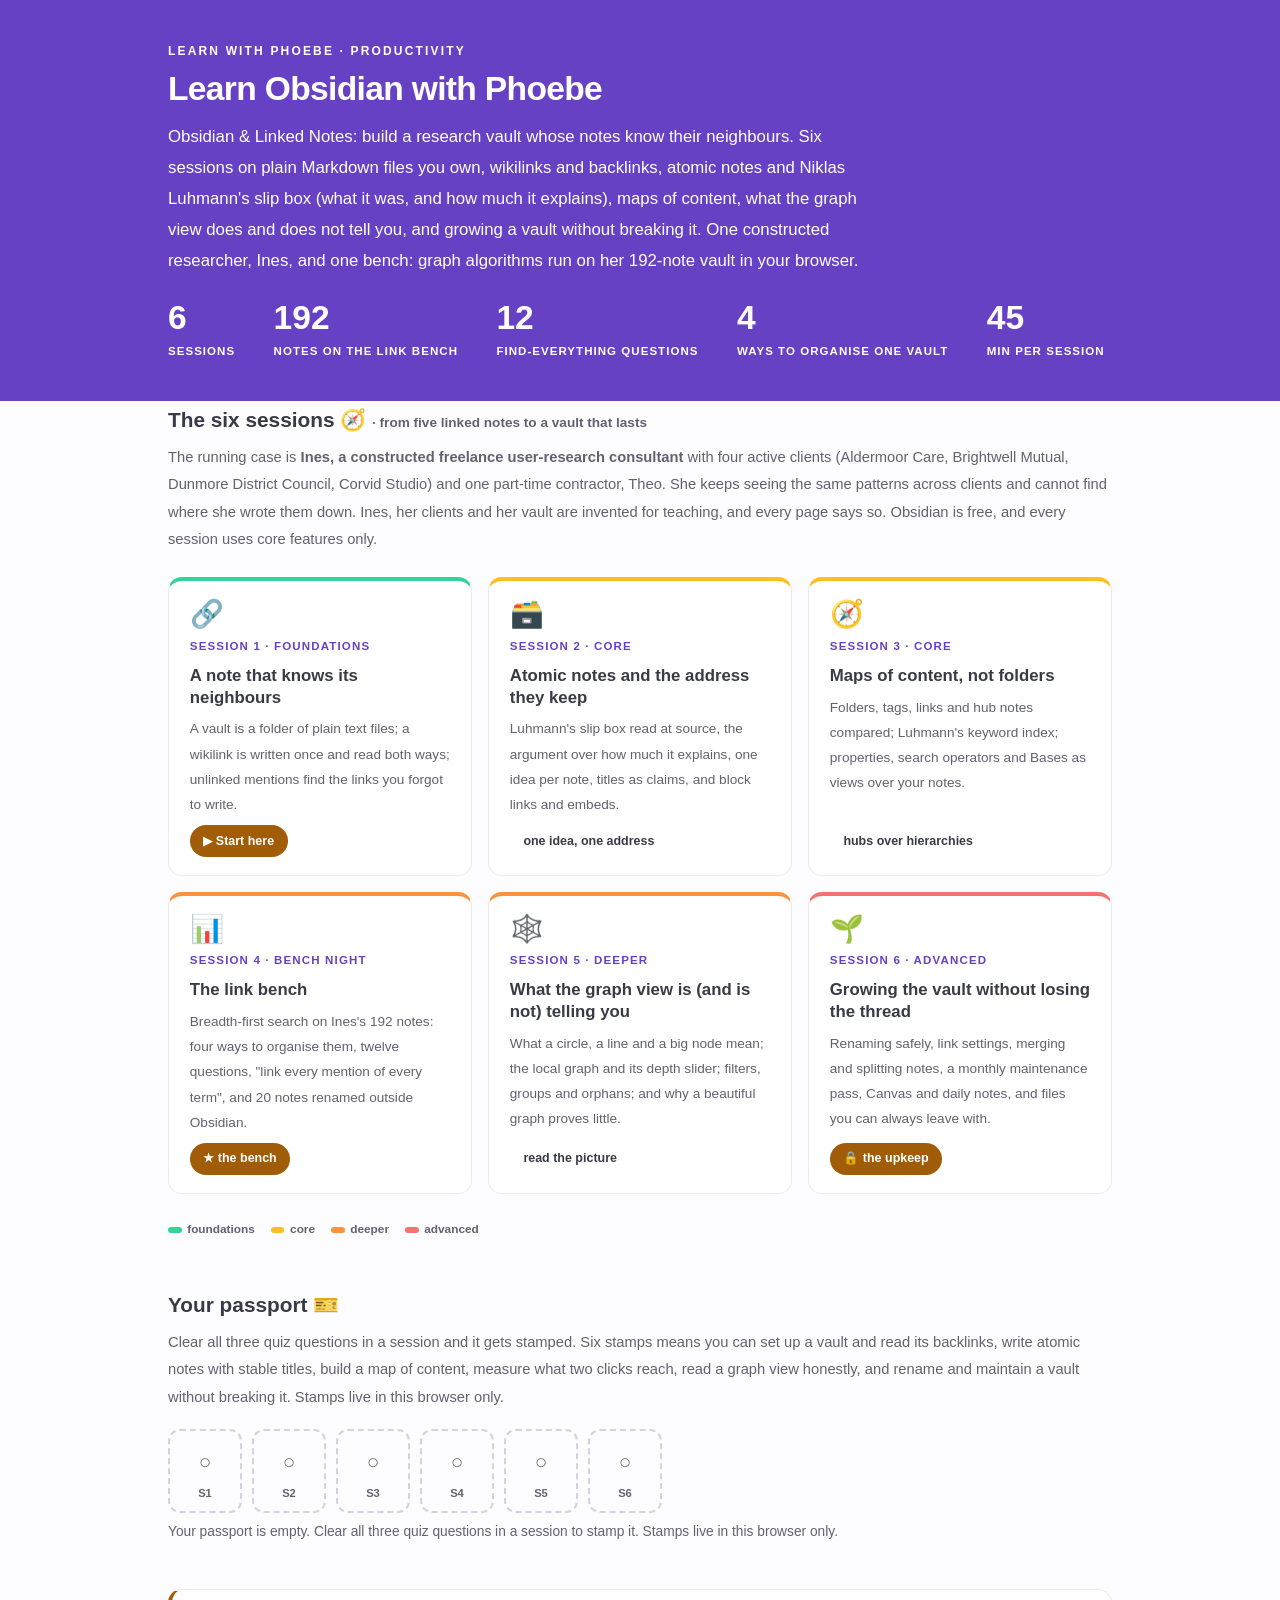
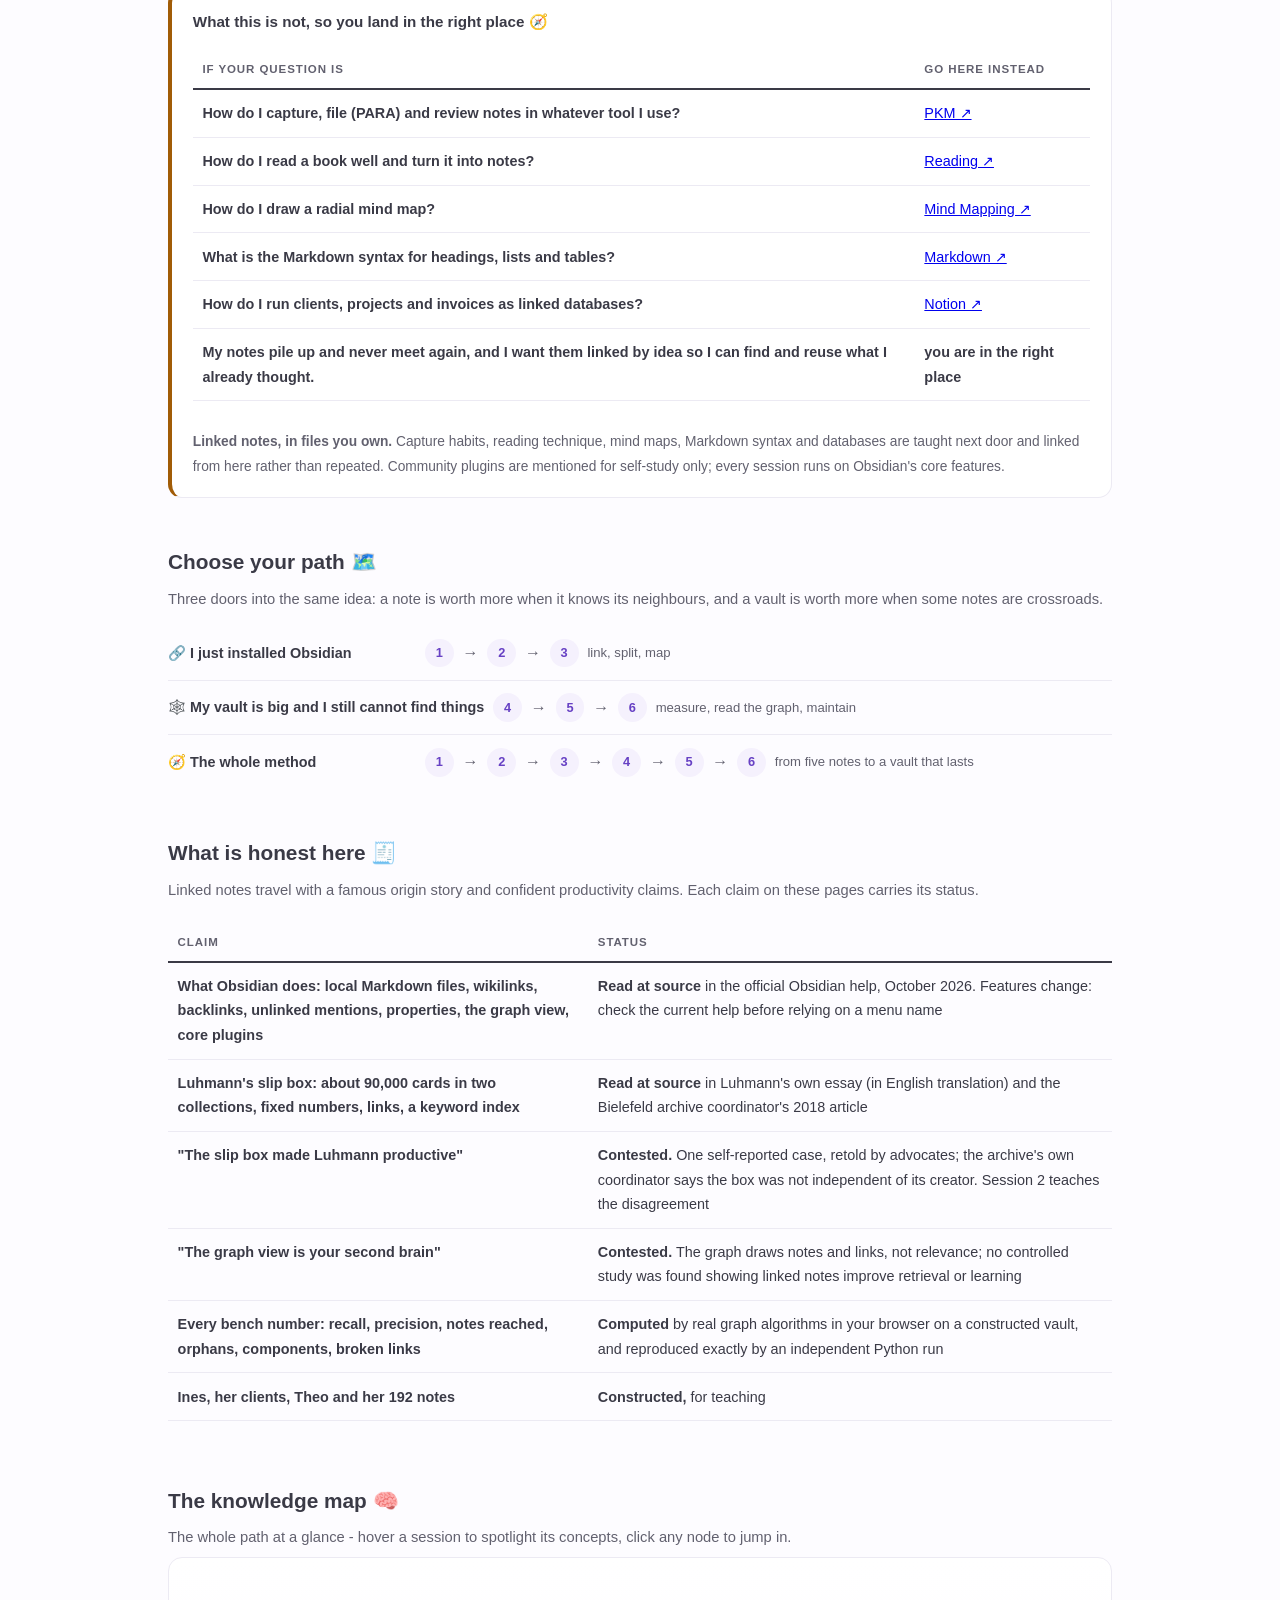
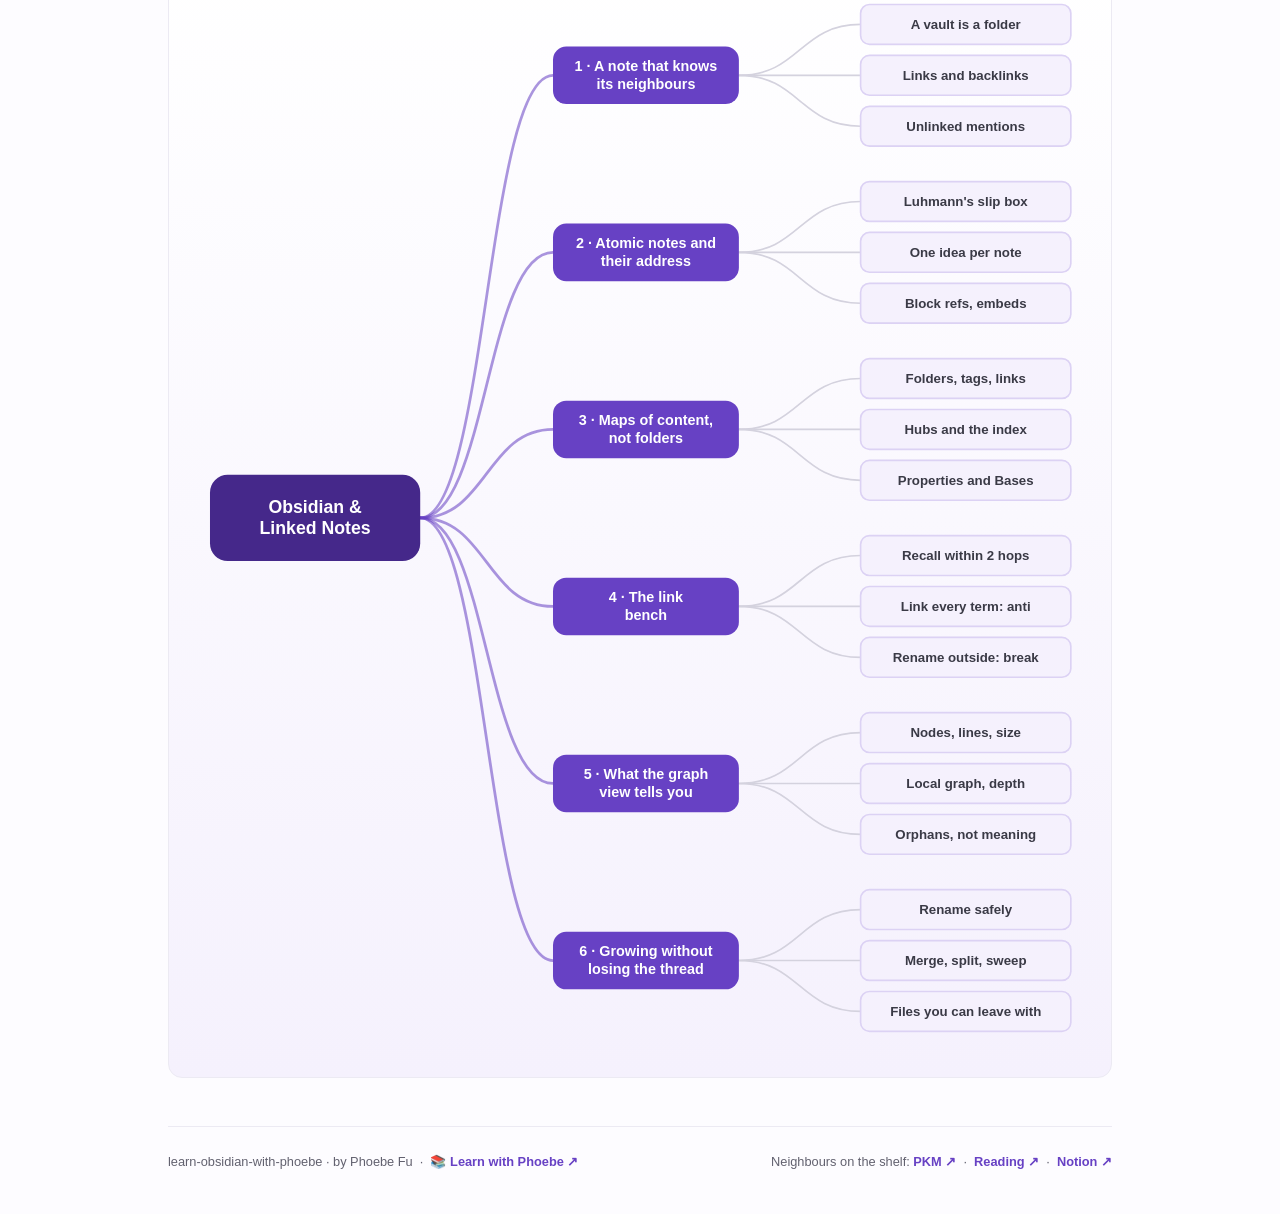
==== index.html @ ac63a43f "Build learn-obsidian-with-phoebe: six sessions, landing page and in-browser bench All pages pass gat" ====
<!DOCTYPE html>
<html lang="en">
<head>
<meta charset="UTF-8">
<meta name="viewport" content="width=device-width, initial-scale=1.0">
<!-- social:start -->
<meta name="description" content="Obsidian &amp; Linked Notes: six sessions on building a research vault whose notes know their neighbours. Local Markdown files, wikilinks and backlinks, atomic notes and Luhmann's slip box, maps of content, the graph view read honestly, and renaming and growing a vault safely, with a link bench run in your browser. Free, by Phoebe Fu.">
<meta property="og:type" content="website">
<meta property="og:site_name" content="Learn with Phoebe">
<meta property="og:title" content="Learn Obsidian with Phoebe">
<meta property="og:description" content="Linked notes in files you own. Six sessions, one constructed researcher, and graph algorithms run on her 192-note vault in your browser.">
<meta property="og:url" content="https://phoebefu6.github.io/learn-obsidian-with-phoebe/">
<meta property="og:image" content="https://phoebefu6.github.io/learn-obsidian-with-phoebe/assets/og-cover.png">
<meta property="og:image:width" content="1200">
<meta property="og:image:height" content="630">
<meta name="twitter:card" content="summary_large_image">
<meta name="twitter:title" content="Learn Obsidian with Phoebe">
<meta name="twitter:description" content="Wikilinks, backlinks, atomic notes, maps of content and the graph view, measured on a link bench.">
<meta name="twitter:image" content="https://phoebefu6.github.io/learn-obsidian-with-phoebe/assets/og-cover.png">
<!-- social:end -->
<title>Learn Obsidian with Phoebe</title>
<link rel="stylesheet" href="assets/style.css?v=2">
<style>

  .stats-row { display: flex; gap: 2.4rem; margin-top: 1.5rem; flex-wrap: wrap; }
  .stat b { display: block; font-size: 2.1rem; font-weight: 800; line-height: 1.05; font-variant-numeric: tabular-nums; }
  .stat span { font-size: .72rem; opacity: 1; text-transform: uppercase; letter-spacing: .09em; font-weight: 600; }

  .course-grid { display: grid; grid-template-columns: repeat(auto-fit, minmax(17rem, 1fr)); gap: 1rem; margin-top: 1.5rem; }
  .course-card {
    border: 1px solid var(--hairline);
    border-top: 4px solid var(--diff, var(--indigo));
    border-radius: var(--radius);
    padding: 1.2rem 1.3rem 1.1rem;
    display: flex;
    flex-direction: column;
    gap: .5rem;
    text-decoration: none;
    color: var(--ink);
    background: #fff;
    transition: box-shadow .15s ease, border-color .15s ease, transform .15s ease;
    position: relative;
  }
  .course-card:hover { border-color: var(--indigo-soft); border-top-color: var(--diff, var(--indigo)); box-shadow: 0 8px 28px rgba(var(--shadow-rgb),.16); transform: translateY(-3px); }
  .course-card .cicon { font-size: 1.7rem; line-height: 1; }
  .course-card .cnum { font-size: .72rem; font-weight: 700; color: var(--indigo); text-transform: uppercase; letter-spacing: .1em; }
  .course-card h3 { font-size: 1.05rem; font-weight: 800; line-height: 1.3; }
  .course-card p { font-size: .85rem; color: var(--muted); flex: 1; }
  .course-card .meta { display: flex; gap: .4rem; flex-wrap: wrap; }

  .diff-legend { display: flex; gap: 1rem; margin-top: 1.6rem; font-size: .74rem; color: var(--muted); font-weight: 600; flex-wrap: wrap; }
  .diff-legend i { display: inline-block; width: .85rem; height: .35rem; border-radius: 999px; margin-right: .35rem; vertical-align: middle; }

  .paths { margin-top: 2.6rem; }
  .paths h2 { font-size: 1.3rem; font-weight: 800; margin-bottom: .3rem; }
  .paths .plede { color: var(--muted); font-size: .92rem; margin-bottom: .8rem; }
  .path { display: flex; gap: .55rem; align-items: center; padding: .75rem 0; border-bottom: .5px solid var(--hairline); flex-wrap: wrap; }
  .path:last-child { border-bottom: none; }
  .path b { min-width: 15.5rem; font-size: .9rem; }
  .path .pstep { background: var(--indigo-50); color: var(--indigo); border-radius: 999px; padding: .16rem .68rem; font-weight: 700; font-size: .8rem; text-decoration: none; transition: all .12s ease; }
  .path .pstep:hover { background: var(--indigo); color: #fff; }
  .path .parr { color: var(--muted); font-weight: 700; }

  .mm-section { margin-top: 1.6rem; }
  .mm-section h2 { font-size: 1.3rem; font-weight: 800; margin-bottom: .2rem; }
  .mm-section .mm-lede { color: var(--muted); font-size: .92rem; margin-bottom: .4rem; }
  .mm-wrap { border: 1px solid var(--hairline); border-radius: var(--radius); background: linear-gradient(180deg,#fff,var(--indigo-50)); padding: .6rem; overflow-x: auto; }
  .mm-svg { width: 100%; height: auto; display: block; max-width: 60rem; margin: 0 auto; min-width: 34rem; }
  .mm-link { cursor: pointer; text-decoration: none; }
  .mm-node rect { transition: opacity .15s ease, filter .15s ease; }
  .mm-node text { pointer-events: none; }
  .mm-link:hover .mm-node rect { filter: brightness(1.06); }
  .mm-edge { transition: opacity .15s ease; }

  .not-this { border: 1px solid var(--hairline); border-left: 4px solid var(--clay); border-radius: var(--radius); background: #fff; padding: 1.1rem 1.3rem; margin-top: 1.2rem; }
  .not-this h3 { font-size: .95rem; font-weight: 800; margin-bottom: .5rem; }
</style>
</head>
<body>
<header class="masthead">
  <div class="wrap">
    <div class="eyebrow">Learn with Phoebe · Productivity</div>
    <h1>Learn <span class="accent">Obsidian</span> with Phoebe</h1>
    <p class="sub">Obsidian &amp; Linked Notes: build a research vault whose notes know their neighbours. Six sessions on plain Markdown files you own, wikilinks and backlinks, atomic notes and Niklas Luhmann's slip box (what it was, and how much it explains), maps of content, what the graph view does and does not tell you, and growing a vault without breaking it. One constructed researcher, Ines, and one bench: graph algorithms run on her 192-note vault in your browser.</p>
    <div class="stats-row">
      <div class="stat"><b data-count="6">6</b><span>sessions</span></div>
      <div class="stat"><b data-count="192">192</b><span>notes on the link bench</span></div>
      <div class="stat"><b data-count="12">12</b><span>find-everything questions</span></div>
      <div class="stat"><b data-count="4">4</b><span>ways to organise one vault</span></div>
      <div class="stat"><b data-count="45">45</b><span>min per session</span></div>
    </div>
  </div>
</header>
<main class="wrap">
  <section class="section">
    <div class="paths" style="margin-top:0">
      <h2>The six sessions 🧭 <span style="font-size:.85rem;font-weight:600;color:var(--muted)">· from five linked notes to a vault that lasts</span></h2>
      <p class="plede">The running case is <strong>Ines, a constructed freelance user-research consultant</strong> with four active clients (Aldermoor Care, Brightwell Mutual, Dunmore District Council, Corvid Studio) and one part-time contractor, Theo. She keeps seeing the same patterns across clients and cannot find where she wrote them down. Ines, her clients and her vault are invented for teaching, and every page says so. Obsidian is free, and every session uses core features only.</p>
    </div>
    <div class="course-grid">
      <a class="course-card" href="courses/01-a-note-that-knows-its-neighbours.html" style="--diff:#34D399">
        <span class="cicon">🔗</span>
        <span class="cnum">Session 1 · foundations</span>
        <h3>A note that knows its neighbours</h3>
        <p>A vault is a folder of plain text files; a wikilink is written once and read both ways; unlinked mentions find the links you forgot to write.</p>
        <span class="meta"><span class="pill amber">▶ Start here</span></span>
      </a>
      <a class="course-card" href="courses/02-atomic-notes-and-their-address.html" style="--diff:#FBBF24">
        <span class="cicon">🗃️</span>
        <span class="cnum">Session 2 · core</span>
        <h3>Atomic notes and the address they keep</h3>
        <p>Luhmann's slip box read at source, the argument over how much it explains, one idea per note, titles as claims, and block links and embeds.</p>
        <span class="meta"><span class="pill">one idea, one address</span></span>
      </a>
      <a class="course-card" href="courses/03-maps-of-content-not-folders.html" style="--diff:#FBBF24">
        <span class="cicon">🧭</span>
        <span class="cnum">Session 3 · core</span>
        <h3>Maps of content, not folders</h3>
        <p>Folders, tags, links and hub notes compared; Luhmann's keyword index; properties, search operators and Bases as views over your notes.</p>
        <span class="meta"><span class="pill">hubs over hierarchies</span></span>
      </a>
      <a class="course-card" href="courses/04-the-link-bench.html" style="--diff:#FB923C">
        <span class="cicon">📊</span>
        <span class="cnum">Session 4 · bench night</span>
        <h3>The link bench</h3>
        <p>Breadth-first search on Ines's 192 notes: four ways to organise them, twelve questions, "link every mention of every term", and 20 notes renamed outside Obsidian.</p>
        <span class="meta"><span class="pill amber">★ the bench</span></span>
      </a>
      <a class="course-card" href="courses/05-what-the-graph-view-is-telling-you.html" style="--diff:#FB923C">
        <span class="cicon">🕸️</span>
        <span class="cnum">Session 5 · deeper</span>
        <h3>What the graph view is (and is not) telling you</h3>
        <p>What a circle, a line and a big node mean; the local graph and its depth slider; filters, groups and orphans; and why a beautiful graph proves little.</p>
        <span class="meta"><span class="pill">read the picture</span></span>
      </a>
      <a class="course-card" href="courses/06-growing-the-vault-without-losing-the-thread.html" style="--diff:#F87171">
        <span class="cicon">🌱</span>
        <span class="cnum">Session 6 · advanced</span>
        <h3>Growing the vault without losing the thread</h3>
        <p>Renaming safely, link settings, merging and splitting notes, a monthly maintenance pass, Canvas and daily notes, and files you can always leave with.</p>
        <span class="meta"><span class="pill amber">🔒 the upkeep</span></span>
      </a>
    </div>
    <div class="diff-legend">
      <span><i style="background:#34D399"></i>foundations</span>
      <span><i style="background:#FBBF24"></i>core</span>
      <span><i style="background:#FB923C"></i>deeper</span>
      <span><i style="background:#F87171"></i>advanced</span>
    </div>
  </section>
  <section class="section">
    <div class="paths" style="margin-top:0">
      <h2>Your passport 🎫</h2>
      <p class="plede">Clear all three quiz questions in a session and it gets stamped. Six stamps means you can set up a vault and read its backlinks, write atomic notes with stable titles, build a map of content, measure what two clicks reach, read a graph view honestly, and rename and maintain a vault without breaking it. Stamps live in this browser only.</p>
    </div>
    <div class="pp-strip"></div>
  </section>
  <section class="section">
    <div class="not-this">
      <h3>What this is not, so you land in the right place 🧭</h3>
      <table class="clean">
        <tr><th>If your question is</th><th>Go here instead</th></tr>
        <tr><td>How do I capture, file (PARA) and review notes in whatever tool I use?</td><td><a href="https://phoebefu6.github.io/learn-pkm-with-phoebe/">PKM ↗</a></td></tr>
        <tr><td>How do I read a book well and turn it into notes?</td><td><a href="https://phoebefu6.github.io/learn-reading-with-phoebe/">Reading ↗</a></td></tr>
        <tr><td>How do I draw a radial mind map?</td><td><a href="https://phoebefu6.github.io/learn-mind-mapping-with-phoebe/">Mind Mapping ↗</a></td></tr>
        <tr><td>What is the Markdown syntax for headings, lists and tables?</td><td><a href="https://phoebefu6.github.io/learn-markdown-with-phoebe/">Markdown ↗</a></td></tr>
        <tr><td>How do I run clients, projects and invoices as linked databases?</td><td><a href="https://phoebefu6.github.io/learn-notion-with-phoebe/">Notion ↗</a></td></tr>
        <tr><td><strong>My notes pile up and never meet again, and I want them linked by idea so I can find and reuse what I already thought.</strong></td><td><strong>you are in the right place</strong></td></tr>
      </table>
      <p style="margin-top:.7rem;font-size:.86rem;color:var(--muted)"><strong>Linked notes, in files you own.</strong> Capture habits, reading technique, mind maps, Markdown syntax and databases are taught next door and linked from here rather than repeated. Community plugins are mentioned for self-study only; every session runs on Obsidian's core features.</p>
    </div>
  </section>
  <section class="section">
    <div class="paths">
      <h2>Choose your path 🗺️</h2>
      <p class="plede">Three doors into the same idea: a note is worth more when it knows its neighbours, and a vault is worth more when some notes are crossroads.</p>
      <div class="path"><b>🔗 I just installed Obsidian</b>
        <a class="pstep" href="courses/01-a-note-that-knows-its-neighbours.html">1</a><span class="parr">→</span>
        <a class="pstep" href="courses/02-atomic-notes-and-their-address.html">2</a><span class="parr">→</span>
        <a class="pstep" href="courses/03-maps-of-content-not-folders.html">3</a>
        <span style="font-size:.82rem;color:var(--muted)">link, split, map</span>
      </div>
      <div class="path"><b>🕸️ My vault is big and I still cannot find things</b>
        <a class="pstep" href="courses/04-the-link-bench.html">4</a><span class="parr">→</span>
        <a class="pstep" href="courses/05-what-the-graph-view-is-telling-you.html">5</a><span class="parr">→</span>
        <a class="pstep" href="courses/06-growing-the-vault-without-losing-the-thread.html">6</a>
        <span style="font-size:.82rem;color:var(--muted)">measure, read the graph, maintain</span>
      </div>
      <div class="path"><b>🧭 The whole method</b>
        <a class="pstep" href="courses/01-a-note-that-knows-its-neighbours.html">1</a><span class="parr">→</span>
        <a class="pstep" href="courses/02-atomic-notes-and-their-address.html">2</a><span class="parr">→</span>
        <a class="pstep" href="courses/03-maps-of-content-not-folders.html">3</a><span class="parr">→</span>
        <a class="pstep" href="courses/04-the-link-bench.html">4</a><span class="parr">→</span>
        <a class="pstep" href="courses/05-what-the-graph-view-is-telling-you.html">5</a><span class="parr">→</span>
        <a class="pstep" href="courses/06-growing-the-vault-without-losing-the-thread.html">6</a>
        <span style="font-size:.82rem;color:var(--muted)">from five notes to a vault that lasts</span>
      </div>
    </div>
  </section>
  <section class="section">
    <div class="paths" style="margin-top:0">
      <h2>What is honest here 🧾</h2>
      <p class="plede">Linked notes travel with a famous origin story and confident productivity claims. Each claim on these pages carries its status.</p>
    </div>
    <table class="clean">
      <tr><th>Claim</th><th>Status</th></tr>
      <tr><td>What Obsidian does: local Markdown files, wikilinks, backlinks, unlinked mentions, properties, the graph view, core plugins</td><td><strong>Read at source</strong> in the official Obsidian help, October 2026. Features change: check the current help before relying on a menu name</td></tr>
      <tr><td>Luhmann's slip box: about 90,000 cards in two collections, fixed numbers, links, a keyword index</td><td><strong>Read at source</strong> in Luhmann's own essay (in English translation) and the Bielefeld archive coordinator's 2018 article</td></tr>
      <tr><td>"The slip box made Luhmann productive"</td><td><strong>Contested.</strong> One self-reported case, retold by advocates; the archive's own coordinator says the box was not independent of its creator. Session 2 teaches the disagreement</td></tr>
      <tr><td>"The graph view is your second brain"</td><td><strong>Contested.</strong> The graph draws notes and links, not relevance; no controlled study was found showing linked notes improve retrieval or learning</td></tr>
      <tr><td>Every bench number: recall, precision, notes reached, orphans, components, broken links</td><td><strong>Computed</strong> by real graph algorithms in your browser on a constructed vault, and reproduced exactly by an independent Python run</td></tr>
      <tr><td>Ines, her clients, Theo and her 192 notes</td><td><strong>Constructed,</strong> for teaching</td></tr>
    </table>
  </section>
  <section class="section mm-section">
    <h2>The knowledge map 🧠</h2>
    <p class="mm-lede">The whole path at a glance - hover a session to spotlight its concepts, click any node to jump in.</p>
    <div class="mm-wrap"><div id="mindmap"></div></div>
  </section>
  <footer class="pagefoot">
    <span>learn-obsidian-with-phoebe · by Phoebe Fu &nbsp;·&nbsp; 📚 <a href="https://phoebefu6.github.io/learn-with-phoebe/">Learn with Phoebe ↗</a></span>
    <span>Neighbours on the shelf: <a href="https://phoebefu6.github.io/learn-pkm-with-phoebe/">PKM ↗</a> &nbsp;·&nbsp; <a href="https://phoebefu6.github.io/learn-reading-with-phoebe/">Reading ↗</a> &nbsp;·&nbsp; <a href="https://phoebefu6.github.io/learn-notion-with-phoebe/">Notion ↗</a></span>
  </footer>
</main>
<script>
window.MINDMAP_DATA = {
 "title": "Obsidian &\nLinked Notes",
 "centerColor": "#45288A",
 "sessions": [
  {
   "label": "A note that knows\nits neighbours",
   "href": "courses/01-a-note-that-knows-its-neighbours.html",
   "color": "#34D399",
   "concepts": [
    {
     "label": "A vault is a folder",
     "href": "courses/01-a-note-that-knows-its-neighbours.html"
    },
    {
     "label": "Links and backlinks",
     "href": "courses/01-a-note-that-knows-its-neighbours.html"
    },
    {
     "label": "Unlinked mentions",
     "href": "courses/01-a-note-that-knows-its-neighbours.html"
    }
   ]
  },
  {
   "label": "Atomic notes and\ntheir address",
   "href": "courses/02-atomic-notes-and-their-address.html",
   "color": "#FBBF24",
   "concepts": [
    {
     "label": "Luhmann's slip box",
     "href": "courses/02-atomic-notes-and-their-address.html"
    },
    {
     "label": "One idea per note",
     "href": "courses/02-atomic-notes-and-their-address.html"
    },
    {
     "label": "Block refs, embeds",
     "href": "courses/02-atomic-notes-and-their-address.html"
    }
   ]
  },
  {
   "label": "Maps of content,\nnot folders",
   "href": "courses/03-maps-of-content-not-folders.html",
   "color": "#FBBF24",
   "concepts": [
    {
     "label": "Folders, tags, links",
     "href": "courses/03-maps-of-content-not-folders.html"
    },
    {
     "label": "Hubs and the index",
     "href": "courses/03-maps-of-content-not-folders.html"
    },
    {
     "label": "Properties and Bases",
     "href": "courses/03-maps-of-content-not-folders.html"
    }
   ]
  },
  {
   "label": "The link\nbench",
   "href": "courses/04-the-link-bench.html",
   "color": "#FB923C",
   "concepts": [
    {
     "label": "Recall within 2 hops",
     "href": "courses/04-the-link-bench.html"
    },
    {
     "label": "Link every term: anti",
     "href": "courses/04-the-link-bench.html"
    },
    {
     "label": "Rename outside: break",
     "href": "courses/04-the-link-bench.html"
    }
   ]
  },
  {
   "label": "What the graph\nview tells you",
   "href": "courses/05-what-the-graph-view-is-telling-you.html",
   "color": "#FB923C",
   "concepts": [
    {
     "label": "Nodes, lines, size",
     "href": "courses/05-what-the-graph-view-is-telling-you.html"
    },
    {
     "label": "Local graph, depth",
     "href": "courses/05-what-the-graph-view-is-telling-you.html"
    },
    {
     "label": "Orphans, not meaning",
     "href": "courses/05-what-the-graph-view-is-telling-you.html"
    }
   ]
  },
  {
   "label": "Growing without\nlosing the thread",
   "href": "courses/06-growing-the-vault-without-losing-the-thread.html",
   "color": "#F87171",
   "concepts": [
    {
     "label": "Rename safely",
     "href": "courses/06-growing-the-vault-without-losing-the-thread.html"
    },
    {
     "label": "Merge, split, sweep",
     "href": "courses/06-growing-the-vault-without-losing-the-thread.html"
    },
    {
     "label": "Files you can leave with",
     "href": "courses/06-growing-the-vault-without-losing-the-thread.html"
    }
   ]
  }
 ]
};
</script>
<script src="assets/mindmap.js?v=1"></script>
<script src="assets/app.js?v=2"></script>
</body>
</html>
---- assets/style.css ----
/* learn-obsidian-with-phoebe - editorial bold design system
   Accent: violet #6741C4 · Deep violet #45288A · Mid violet #5634A8 · Contrast: warm amber #A15C07
   (CSS var names still read --indigo/--amber; they hold violet and amber.)
   Light surfaces only: the code box and the lightbox scrim are light tints. */

:root {
  --indigo: #6741C4;
  --indigo-deep: #45288A;
  --indigo-mid: #5634A8;
  --indigo-soft: #DCD2F4;
  --indigo-50: #F5F1FD;
  --ink: #3A3A46;
  --muted: #62616F;
  --faint: #D4D2DE;
  --hairline: #ECEAF3;
  --clay: #A15C07;
  --clay-ink: #6B3D04;
  --amber: #A15C07;
  --amber-ink: #6B3D04;
  --amber-50: #FDF3E3;
  --paper: #FDFCFF;
  --code-bg: #F7F5FC;
  --code-ink: #3A3A46;
  --scrim-rgb: 253,252,255;
  --shadow-rgb: 103,65,196;
  --radius: 14px;
}

* { margin: 0; padding: 0; box-sizing: border-box; }

html { font-size: 16px; scroll-behavior: smooth; }
html.zoom-125 { font-size: 20px; }
html.zoom-150 { font-size: 24px; }

body {
  font-family: "Inter", -apple-system, BlinkMacSystemFont, "Segoe UI", Roboto, sans-serif;
  background: var(--paper);
  color: var(--ink);
  line-height: 1.85;
  font-feature-settings: "tnum";
}

.wrap { max-width: 62rem; margin: 0 auto; padding: 0 1.5rem; }

/* ---------- header band ---------- */
.masthead {
  background: var(--indigo);
  color: #fff;
  padding: 2.5rem 0 2.25rem;
}
.masthead .eyebrow {
  font-size: .75rem;
  letter-spacing: .18em;
  text-transform: uppercase;
  opacity: 1;
  font-weight: 600;
}
.masthead h1 {
  font-size: 2.1rem;
  line-height: 1.15;
  font-weight: 800;
  margin: .5rem 0 .75rem;
  letter-spacing: -.02em;
}
.masthead h1 .accent { color: inherit; }
.masthead .sub { font-size: 1.05rem; opacity: 1; max-width: 44rem; }

.chip-row { display: flex; flex-wrap: wrap; gap: .5rem; margin-top: 1.1rem; }
.chip {
  display: inline-flex;
  align-items: center;
  gap: .35rem;
  border-radius: 999px;
  padding: .25rem .8rem;
  font-size: .78rem;
  font-weight: 600;
  white-space: nowrap;
}
.chip.level { background: #fff; color: var(--indigo); }
.chip.audience { background: rgba(255,255,255,.08); color: #fff; border: 1px solid rgba(255,255,255,.35); }
.chip.time { background: var(--ink); color: #fff; font-variant-numeric: tabular-nums; }


/* ---------- agenda band ----------
   Recovered 2026-09-02. These six repos were scaffolded from a stylesheet that had
   lost this block, so .agenda rendered as run-on inline text ~700px tall inside the
   masthead. 87 of 93 repos carry it; these were the exception, and they were also the
   six the estate sweep could not see. See course-builder/references/field-notes.md.

   .a3 does NOT reuse the donor's `color: var(--amber-ink)`: that pair falls below
   4.5:1 against --amber in all six palettes, which is the same failure the sweep
   flags on the wellbeing courses. The literal below is the darkest tone of this
   repo's own amber-ink that clears 4.5:1, so the band stays bright. Recompute it if
   --amber changes. */
.agenda {
  display: flex;
  border-radius: 999px;
  overflow: hidden;
  margin: 1.4rem 0 0;
  font-size: .72rem;
  font-weight: 600;
  text-align: center;
  color: #fff;
}
.agenda span { padding: .45rem .3rem; white-space: nowrap; overflow: hidden; text-overflow: ellipsis; }
.agenda .a1 { background: var(--indigo-deep); }
.agenda .a2 { background: var(--indigo-mid); }
.agenda .a3 { background: var(--amber); color: #FFFFFF; }
.agenda .a4 { background: var(--indigo-soft); color: var(--ink); }

/* ---------- toolbar ---------- */
.toolbar {
  position: sticky;
  top: 0;
  z-index: 40;
  background: rgba(255,255,255,.94);
  backdrop-filter: blur(6px);
  border-bottom: 1px solid var(--hairline);
  padding: .55rem 0;
}
.toolbar .wrap { display: flex; align-items: center; gap: .5rem; flex-wrap: nowrap; }
.toolbar .crumb { font-size: .8rem; color: var(--muted); font-weight: 600; margin-right: auto; min-width: 0; white-space: nowrap; overflow: hidden; text-overflow: ellipsis; }
.toolbar .btn { white-space: nowrap; flex: none; padding: .38rem .8rem; font-size: .78rem; line-height: 1.2; }
.toolbar .crumb a { color: var(--indigo); text-decoration: none; }
.btn {
  border: 1px solid var(--hairline);
  background: #fff;
  color: var(--ink);
  border-radius: 999px;
  padding: .35rem .9rem;
  font-size: .78rem;
  font-weight: 600;
  cursor: pointer;
  font-family: inherit;
  transition: all .15s ease;
}
.btn:hover { border-color: var(--indigo); color: var(--indigo); }
.btn.primary { background: var(--indigo); border-color: var(--indigo); color: #fff; }
.btn.primary:hover { background: var(--indigo-deep); }

/* ---------- sections ---------- */
main { padding: 2.5rem 0 4rem; }

.section { margin-bottom: 2.8rem; }
.section-kicker { margin-bottom: 1rem; }
.section-kicker .klabel {
  display: block;
  font-size: .72rem;
  text-transform: uppercase;
  letter-spacing: .1em;
  color: var(--indigo);
  font-weight: 700;
  margin-bottom: .35rem;
}
.section-kicker h2 {
  font-size: 1.45rem;
  font-weight: 800;
  letter-spacing: -.01em;
  display: flex;
  align-items: center;
  gap: .7rem;
  flex-wrap: wrap;
}
.section-kicker .tag {
  border-radius: 999px;
  padding: .18rem .7rem;
  font-size: .7rem;
  font-weight: 700;
  text-transform: uppercase;
  letter-spacing: .08em;
}
.tag.concept { background: var(--indigo-50); color: var(--indigo); }
.tag.demo { background: var(--amber-50); color: var(--amber-ink); }
.tag.exercise { background: var(--ink); color: #fff; }

.lede { color: var(--muted); max-width: 46rem; margin-bottom: 1.4rem; line-height: 1.8; }

/* live vs self-study markers on cards */
.mode {
  font-size: .64rem;
  font-weight: 700;
  text-transform: uppercase;
  letter-spacing: .07em;
  padding: .14rem .6rem;
  border-radius: 999px;
  flex: none;
}
.mode.live { background: var(--indigo); color: #fff; }
.mode.self { background: #fff; color: var(--muted); border: 1px solid var(--hairline); }

/* ---------- accordions ---------- */
details.card {
  border: 1px solid var(--hairline);
  border-radius: var(--radius);
  margin-bottom: .8rem;
  overflow: hidden;
  background: #fff;
}
details.card[open] { border-color: var(--indigo-soft); box-shadow: 0 8px 28px rgba(var(--shadow-rgb),.08); }
details.card summary {
  list-style: none;
  cursor: pointer;
  padding: 1rem 1.25rem;
  display: flex;
  align-items: center;
  gap: .75rem;
  font-weight: 700;
  font-size: 1.02rem;
  user-select: none;
}
details.card summary::-webkit-details-marker { display: none; }
details.card summary .dot {
  width: .6rem; height: .6rem;
  border-radius: 999px;
  background: var(--indigo);
  flex: none;
}
details.card summary .mini { margin-left: auto; font-size: .72rem; color: var(--muted); font-weight: 600; white-space: nowrap; }
details.card summary .caret { transition: transform .2s ease; color: var(--indigo); font-size: .8rem; }
details.card[open] summary .caret { transform: rotate(90deg); }
details.card .body { padding: 0 1.25rem 1.4rem; border-top: 1px solid var(--hairline); padding-top: 1.15rem; }
details.card .body p { margin-bottom: 1.05rem; max-width: 48rem; }
details.card .body p:last-child { margin-bottom: 0; }
details.card .body ul, details.card .body ol { margin: 0 0 1.1rem 1.2rem; max-width: 47rem; }
details.card .body li { margin-bottom: .65rem; }
details.card .body h4 { font-size: .95rem; font-weight: 700; margin: 1.1rem 0 .45rem; }
details.card .body h4:first-child { margin-top: 0; }

/* ---------- pills & legends ---------- */
.legend { display: flex; flex-wrap: wrap; gap: .5rem; margin: 0 0 1.2rem; }
.pill {
  display: inline-flex;
  align-items: center;
  gap: .4rem;
  border-radius: 999px;
  padding: .28rem .85rem;
  font-size: .78rem;
  font-weight: 600;
}
.pill.solid { background: var(--indigo); color: #fff; }
.pill.light { background: var(--indigo-50); color: var(--indigo); }
.pill.inkpill { background: var(--ink); color: #fff; }
.pill.amber, .pill.peach { background: var(--amber); color: #fff; }
.pill.bare { color: var(--faint); }

/* ---------- 4D grid ---------- */
.grid-2 { display: grid; grid-template-columns: repeat(auto-fit, minmax(15rem, 1fr)); gap: .8rem; margin: .5rem 0 1rem; }
.d-card {
  border: 1px solid var(--hairline);
  border-left: 4px solid var(--indigo);
  border-radius: 10px;
  padding: 1rem 1.1rem;
}
.d-card h4 { font-size: .95rem; margin-bottom: .3rem; }
.d-card h4 .lead-letter { color: var(--indigo); }
.d-card p { font-size: .86rem; color: var(--muted); margin: 0; }

/* ---------- tables ---------- */
table.clean { width: 100%; border-collapse: collapse; font-size: .9rem; margin: .4rem 0 1rem; }
table.clean th {
  text-align: left;
  font-size: .72rem;
  text-transform: uppercase;
  letter-spacing: .08em;
  color: var(--muted);
  padding: .5rem .6rem;
  border-bottom: 2px solid var(--ink);
}
table.clean td { padding: .7rem .6rem; border-bottom: .5px solid var(--hairline); vertical-align: top; line-height: 1.7; }
table.clean td:first-child { font-weight: 600; }

/* ---------- prompt boxes ---------- */
.prompt-box {
  position: relative;
  background: var(--code-bg);
  color: var(--code-ink);
  border-radius: var(--radius);
  padding: 1.1rem 1.2rem;
  margin: 1rem 0 1.2rem;
  font-family: "SF Mono", ui-monospace, Menlo, Consolas, monospace;
  font-size: .84rem;
  line-height: 1.65;
  white-space: pre-wrap;
  word-break: break-word;
}
.prompt-box .label {
  position: absolute;
  top: -0.7rem;
  left: 1rem;
  background: var(--indigo);
  color: #fff;
  font-family: "Inter", -apple-system, sans-serif;
  font-size: .68rem;
  font-weight: 700;
  letter-spacing: .06em;
  text-transform: uppercase;
  border-radius: 999px;
  padding: .15rem .7rem;
}
.prompt-box.bad .label { background: var(--faint); color: var(--ink); }
.prompt-box.good .label { background: var(--amber); color: #fff; }
.copy-btn {
  position: absolute;
  top: .7rem;
  right: .7rem;
  background: var(--indigo-50);
  border: 1px solid var(--faint);
  color: var(--indigo-deep);
  border-radius: 999px;
  padding: .25rem .8rem;
  font-size: .72rem;
  font-weight: 600;
  cursor: pointer;
  font-family: "Inter", -apple-system, sans-serif;
  transition: background .15s ease;
}
.copy-btn:hover { background: var(--indigo-soft); }
.copy-btn.copied { background: var(--amber); border-color: var(--amber); color: #fff; }

/* ---------- demo steps ---------- */
.steps { counter-reset: step; margin: .6rem 0 1rem; }
.step {
  display: grid;
  grid-template-columns: max-content minmax(0, 1fr);
  column-gap: .9rem;
  row-gap: .2rem;
  padding: .85rem 0;
  border-bottom: .5px solid var(--hairline);
}
.step > * { grid-column: 2; min-width: 0; }
.step > .prompt-box { margin: .8rem 0 .4rem; }
.step:last-child { border-bottom: none; }
.step::before {
  counter-increment: step;
  content: counter(step);
  flex: none;
  width: 1.7rem; height: 1.7rem;
  border-radius: 999px;
  background: var(--indigo-50);
  color: var(--indigo);
  font-weight: 700;
  font-size: .85rem;
  display: inline-flex;
  align-items: center;
  justify-content: center;
  margin-top: .1rem;
}
.step p { margin: 0; }
/* A code box inside a step sits BELOW the step text at full width. Without this the flex row
 * puts it in a half-width column beside the text and wraps code mid-token. */
.step { flex-wrap: wrap; }
.step > p { flex: 1 1 0; min-width: 0; }
.step > .prompt-box { flex: 1 1 100%; margin: .7rem 0 .2rem; word-break: normal; overflow-x: auto; }

/* ---------- callouts ---------- */
.callout {
  border-radius: var(--radius);
  padding: 1rem 1.2rem;
  margin: 1rem 0;
  font-size: .92rem;
}
.callout.tip { background: var(--indigo-50); border-left: 4px solid var(--indigo); }
.callout.win { background: var(--amber-50); border-left: 4px solid var(--amber); }
.callout strong:first-child { display: block; margin-bottom: .2rem; }

.callout.example {
  background: #FFFFFF;
  border: 1px solid var(--hairline);
  border-left: 4px solid var(--amber);
  font-size: .9rem;
}
.callout.example .ex-pill {
  display: inline-block;
  background: var(--amber);
  color: #fff;
  border-radius: 999px;
  padding: .15rem .7rem;
  font-size: .68rem;
  font-weight: 700;
  text-transform: uppercase;
  letter-spacing: .06em;
  margin-bottom: .5rem;
}
.callout.example p { margin: 0 0 .75rem; max-width: 47rem; }
.callout.example p:last-child { margin-bottom: 0; }
.callout.example ul { margin: 0 0 0 1.1rem; max-width: 46rem; }
.callout.example li { margin-bottom: .6rem; }
.callout.example li:last-child { margin-bottom: 0; }

/* ---------- zoomable figures ---------- */
figure.zoomable {
  border: 1px solid var(--hairline);
  border-radius: var(--radius);
  padding: 1.2rem;
  margin: 1rem 0 1.4rem;
  cursor: zoom-in;
  transition: box-shadow .15s ease;
  background: #fff;
}
figure.zoomable:hover { box-shadow: 0 8px 28px rgba(var(--shadow-rgb),.12); }
figure.zoomable svg, figure.zoomable img { width: 100%; height: auto; display: block; }
figure.zoomable figcaption {
  margin-top: .6rem;
  font-size: .76rem;
  color: var(--muted);
  font-weight: 600;
  display: flex;
  align-items: center;
  gap: .4rem;
}

.lightbox {
  position: fixed;
  inset: 0;
  z-index: 100;
  background: rgba(var(--scrim-rgb),.9);
  display: none;
  align-items: center;
  justify-content: center;
  padding: 3vh 3vw;
  cursor: zoom-out;
}
.lightbox.open { display: flex; }
.lightbox .inner {
  background: #fff;
  border-radius: var(--radius);
  padding: 2rem;
  max-width: 94vw;
  max-height: 92vh;
  overflow: auto;
}
.lightbox .inner svg, .lightbox .inner img { width: min(88vw, 70rem); height: auto; }
.lightbox .close-hint {
  position: fixed;
  top: 1rem; right: 1.4rem;
  color: var(--ink);
  font-size: .8rem;
  font-weight: 600;
  opacity: 1;
}

/* ---------- courses covered ---------- */
.covered { border: 1px solid var(--hairline); border-radius: var(--radius); overflow: hidden; }
.covered-row {
  display: flex;
  align-items: baseline;
  gap: .8rem;
  padding: .75rem 1.1rem;
  border-bottom: .5px solid var(--hairline);
  font-size: .9rem;
}
.covered-row:last-child { border-bottom: none; }
.covered-row .status { flex: none; }
.covered-row .name { font-weight: 600; }
.covered-row .note { margin-left: auto; color: var(--muted); font-size: .78rem; text-align: right; }

/* ---------- cheat sheet footer ---------- */
.cheat {
  background: var(--indigo-50);
  color: var(--ink);
  border: 1px solid var(--indigo-soft);
  border-radius: var(--radius);
  padding: 1.6rem 1.6rem 1.3rem;
  margin-top: 3rem;
}
.cheat h3 { font-size: 1.1rem; margin-bottom: 1rem; }
.cheat h3 span { color: var(--indigo); }
.cheat .grid-2 { gap: 1rem; }
.cheat .cheat-item { border-left: 3px solid var(--indigo-mid); padding-left: .8rem; }
.cheat .cheat-item b { display: block; font-size: .85rem; color: var(--indigo-deep); }
.cheat .cheat-item span { font-size: .82rem; color: var(--ink); }

footer.pagefoot {
  border-top: 1px solid var(--hairline);
  margin-top: 3rem;
  padding: 1.4rem 0 2.5rem;
  font-size: .8rem;
  color: var(--muted);
  display: flex;
  justify-content: space-between;
  flex-wrap: wrap;
  gap: .8rem;
}
footer.pagefoot a { color: var(--indigo); text-decoration: none; font-weight: 600; }

/* ---------- wayfinding: reading progress + section dots + part numbers ---------- */

#progress-bar {
  position: fixed;
  top: 0; left: 0;
  height: 3px;
  width: 0;
  background: linear-gradient(90deg, var(--indigo), var(--amber));
  z-index: 90;
}

.pagenav {
  position: fixed;
  right: 1.1rem;
  top: 50%;
  transform: translateY(-50%);
  z-index: 50;
  display: flex;
  flex-direction: column;
  gap: .55rem;
}
.pagenav a {
  width: .68rem; height: .68rem;
  border-radius: 999px;
  background: #fff;
  border: 2px solid var(--faint);
  display: block;
  position: relative;
  transition: all .15s ease;
}
.pagenav a:hover { border-color: var(--indigo); transform: scale(1.3); }
.pagenav a.active { background: var(--indigo); border-color: var(--indigo); }
.pagenav a .nlabel {
  position: absolute;
  right: 1.4rem;
  top: 50%;
  transform: translateY(-50%);
  background: #fff;
  color: var(--ink);
  border: 1px solid var(--faint);
  font-size: .7rem;
  font-weight: 600;
  padding: .22rem .65rem;
  border-radius: 6px;
  white-space: nowrap;
  opacity: 0;
  pointer-events: none;
  transition: opacity .15s ease;
}
.pagenav a:hover .nlabel { opacity: 1; }
@media (max-width: 74rem) { .pagenav { display: none; } }

main { counter-reset: partnum -1; }
.section .section-kicker { position: relative; }
.section .section-kicker::before {
  counter-increment: partnum;
  content: counter(partnum, decimal-leading-zero);
  position: absolute;
  right: 0;
  top: -1.2rem;
  font-size: 4.4rem;
  font-weight: 800;
  color: var(--indigo-50);
  line-height: 1;
  font-variant-numeric: tabular-nums;
  pointer-events: none;
  z-index: 0;
}
.section .section-kicker > * { position: relative; z-index: 1; }

details.card summary { transition: background .15s ease; }
details.card summary:hover { background: #F5F1FD; }

/* ---------- journey strip: you are here in the series ---------- */
.journey {
  display: flex;
  align-items: center;
  gap: .45rem;
  margin-top: 1.1rem;
  flex-wrap: wrap;
}
.journey .jlabel { font-size: .7rem; font-weight: 700; text-transform: uppercase; letter-spacing: .09em; opacity: 1; margin-right: .3rem; }
.journey a {
  width: 1.7rem; height: 1.7rem;
  border-radius: 999px;
  display: inline-flex;
  align-items: center;
  justify-content: center;
  font-size: .8rem;
  font-weight: 700;
  text-decoration: none;
  color: #fff;
  border: 1.5px solid rgba(255,255,255,.45);
  transition: all .15s ease;
  font-variant-numeric: tabular-nums;
}
.journey a:hover { border-color: #fff; transform: scale(1.12); }
.journey a.here { background: #fff; color: var(--indigo); border-color: #fff; }
.journey a.dd-chip { width: auto; border-radius: 999px; padding: 0 .7rem; font-size: .72rem; }

/* ---------- check-yourself quiz ---------- */
.quiz-q {
  border: 1px solid var(--hairline);
  border-radius: var(--radius);
  padding: 1.1rem 1.25rem 1rem;
  margin-bottom: .9rem;
  background: #fff;
}
.quiz-q .qtext { font-weight: 700; margin-bottom: .7rem; }
.quiz-q .qopt {
  display: block;
  width: 100%;
  text-align: left;
  background: #fff;
  border: 1px solid var(--hairline);
  border-radius: 10px;
  padding: .6rem .9rem;
  margin-bottom: .5rem;
  font-size: .9rem;
  font-family: inherit;
  color: var(--ink);
  cursor: pointer;
  transition: all .15s ease;
}
.quiz-q .qopt:hover { border-color: var(--indigo); background: var(--indigo-50); }
.quiz-q .qopt.correct { background: var(--indigo); border-color: var(--indigo); color: #fff; font-weight: 600; }
.quiz-q .qopt.correct::after { content: "  ✓"; }
.quiz-q .qopt.wrong { background: #FEF2F2; border-color: #FCA5A5; color: #991B1B; animation: qshake .3s ease; }
.quiz-q .qopt.wrong::after { content: "  ✗ try again"; font-size: .78rem; }
.quiz-q .qopt:disabled { cursor: default; }
.quiz-q .qwhy {
  display: none;
  background: var(--amber-50);
  border-left: 4px solid var(--amber);
  border-radius: 8px;
  padding: .6rem .9rem;
  font-size: .86rem;
  margin-top: .3rem;
}
.quiz-q.answered .qwhy { display: block; }
@keyframes qshake {
  0%, 100% { transform: translateX(0); }
  25% { transform: translateX(-5px); }
  75% { transform: translateX(5px); }
}
.quiz-score { font-weight: 700; color: var(--indigo); margin-top: .4rem; }

@media (prefers-reduced-motion: reduce) {
  .quiz-q .qopt.wrong { animation: none; }
  .journey a:hover { transform: none; }
}

/* ---------- micro-interactions (react-bits inspired, vanilla) ---------- */

/* BlurText: staggered word reveal on the masthead headline */
.masthead h1 .bw {
  display: inline-block;
  opacity: 0;
  filter: blur(8px);
  transform: translateY(.35em);
  animation: bw-in .7s cubic-bezier(.22,.9,.35,1) forwards;
  animation-delay: var(--bw-delay, 0s);
}
@keyframes bw-in {
  to { opacity: 1; filter: blur(0); transform: translateY(0); }
}

/* SpotlightCard: cursor-following highlight on accordion cards */
details.card { position: relative; }
details.card::after {
  content: "";
  position: absolute;
  inset: 0;
  pointer-events: none;
  opacity: 0;
  transition: opacity .3s ease;
  background: radial-gradient(320px circle at var(--mx, 50%) var(--my, 50%), rgba(var(--shadow-rgb),.09), transparent 65%);
}
details.card:hover::after { opacity: 1; }

/* ScrollReveal: sections rise in as they enter the viewport */
.js-reveal .section {
  opacity: 0;
  transform: translateY(16px);
  transition: opacity .6s ease, transform .6s cubic-bezier(.22,.9,.35,1);
}
.js-reveal .section.revealed { opacity: 1; transform: none; }

@media (prefers-reduced-motion: reduce) {
  .masthead h1 .bw { animation: none; opacity: 1; filter: none; transform: none; }
  details.card::after { display: none; }
  .js-reveal .section { opacity: 1; transform: none; transition: none; }
}

@media (max-width: 40rem) {
  .masthead h1 { font-size: 1.6rem; }
  
  .toolbar .crumb { display: none; }
}

@media print {
  .toolbar, .copy-btn { display: none; }
  details.card { border: 1px solid #ccc; }
}

/* ---------- live SQL playground (sql-live.js) ---------- */
.sqlbox {
  border: 1px solid var(--hairline);
  border-radius: var(--radius);
  background: #fff;
  overflow: hidden;
  margin: 1rem 0 1.4rem;
  box-shadow: 0 8px 28px rgba(var(--shadow-rgb),.06);
}
.sql-bar {
  display: flex; align-items: center; gap: .5rem;
  padding: .5rem .8rem;
  background: var(--indigo-deep);
  color: #fff;
}
.sql-dot { width: .6rem; height: .6rem; border-radius: 999px; background: var(--amber); flex: none; }
.sql-title { font-size: .76rem; font-weight: 600; letter-spacing: .02em; opacity: .92; }
.sql-spacer { margin-left: auto; }
.sql-btn {
  border: 1px solid rgba(255,255,255,.28);
  background: rgba(255,255,255,.08);
  color: #fff;
  border-radius: 999px;
  padding: .26rem .8rem;
  font-size: .74rem; font-weight: 700; cursor: pointer;
  font-family: inherit; transition: all .14s ease; white-space: nowrap;
}
.sql-btn:hover { background: rgba(255,255,255,.2); }
.sql-btn.sql-run { background: var(--amber); color: #fff; border-color: var(--amber); }
.sql-btn.sql-run:hover { filter: brightness(1.05); }
.sql-label {
  display: block;
  font-size: .64rem; text-transform: uppercase; letter-spacing: .09em;
  font-weight: 700; color: var(--muted);
  padding: .6rem .9rem .2rem;
}
.sql-code-wrap { border-bottom: 1px solid var(--hairline); }
.sql-code {
  width: 100%;
  border: none; outline: none; resize: vertical;
  padding: .35rem .9rem .9rem;
  font-family: "SF Mono", "JetBrains Mono", Menlo, Consolas, monospace;
  font-size: .86rem; line-height: 1.6;
  color: var(--ink); background: #fff;
  tab-size: 2;
}
.sql-out { padding: .2rem .9rem 1rem; overflow-x: auto; }
.sql-tablewrap { overflow-x: auto; }
table.sql-table { width: 100%; border-collapse: collapse; font-size: .84rem; margin: .3rem 0 .1rem; }
table.sql-table th {
  text-align: left; text-transform: uppercase; letter-spacing: .05em;
  font-size: .68rem; color: var(--indigo); font-weight: 800;
  padding: .35rem .6rem; border-bottom: 2px solid var(--indigo-50); white-space: nowrap;
}
table.sql-table td {
  padding: .32rem .6rem; border-bottom: .5px solid var(--hairline);
  font-variant-numeric: tabular-nums; white-space: nowrap;
}
table.sql-table tr:last-child td { border-bottom: none; }
.sql-null { color: var(--faint); font-style: italic; font-size: .78rem; }
.sql-note { font-size: .74rem; color: var(--muted); margin: .5rem 0 0; font-weight: 600; }
.sql-hint { font-weight: 500; font-style: italic; }
.sql-err {
  font-size: .82rem; color: #991B1B; background: #FEF2F2;
  border: 1px solid #FCA5A5; border-radius: 8px;
  padding: .55rem .75rem; margin: .4rem 0 0;
  font-family: "SF Mono", Menlo, monospace;
}
.sql-cap { font-size: .78rem; color: var(--muted); padding: 0 .9rem .8rem; }
.sqlbox.sql-had-err .sql-bar { background: #7f1d1d; }


@keyframes wkIn { from { opacity: 0; transform: translateY(6px); } to { opacity: 1; transform: none; } }


@media (max-width: 640px) {  }


@media (max-width: 640px) {
  
  
}

/* === LWP-PATCH v2 === */
/* palette-agnostic aliases: 75 repos use --indigo/--amber, 1 uses --pine/--clay */
:root {
  --pv-accent: var(--indigo, var(--pine, #334155));
  --pv-flag: var(--amber, var(--clay, #6741C4));
  --pv-flag-50: var(--amber-50, var(--clay-50, #FDF3E3));
}

/* ============================================================
   v2 - readable on a phone + reading modes
   Layout only. No palette tokens are changed.
   ============================================================ */

/* --- skip link --- */
.skip-link {
  position: absolute; left: -9999px; top: 0; z-index: 200;
  background: var(--pv-accent); color: #fff;
  padding: .7rem 1.1rem; border-radius: 0 0 var(--radius) 0;
  font-weight: 700; font-size: .85rem; text-decoration: none;
}
.skip-link:focus { left: 0; }

/* --- visible keyboard focus everywhere --- */
:focus-visible {
  outline: 3px solid var(--pv-flag);
  outline-offset: 2px;
  border-radius: 4px;
}

/* --- diagrams: hold authored width, scroll instead of shrinking --- */
.figscroll { overflow-x: auto; -webkit-overflow-scrolling: touch; overscroll-behavior-x: contain; }
.figscroll::-webkit-scrollbar { height: 6px; }
.figscroll::-webkit-scrollbar-thumb { background: var(--faint); border-radius: 3px; }

/* --- tables: scroll container + sticky row label --- */
.tablescroll { overflow-x: auto; -webkit-overflow-scrolling: touch; border-radius: var(--radius); }

/* --- section contents counter --- */
.sec-meta {
  display: block; margin-top: .3rem;
  font-size: .72rem; font-weight: 700; letter-spacing: .06em;
  text-transform: uppercase; color: var(--muted);
  font-variant-numeric: tabular-nums;
}

/* --- study-mode switch --- */
.btn.mode-on { background: var(--pv-flag); border-color: var(--pv-flag); color: #fff; }

/* --- deep-linked card gets a moment of emphasis --- */
details.card.linked { border-color: var(--pv-flag); box-shadow: 0 0 0 3px var(--pv-flag-50); }

@media (max-width: 820px) {
  /* labels keep the size they were drawn at; the figure scrolls */
  figure.zoomable svg { min-width: 820px; }
  .figscroll .mm-svg, .mindmap svg { min-width: 840px; }

  table.clean { min-width: 620px; }
  table.clean th:first-child,
  table.clean td:first-child {
    position: sticky; left: 0; background: #fff;
    box-shadow: 1px 0 0 var(--hairline);
  }

  pre, .prompt-box { overflow-x: auto; }

  /* 44px tap targets */
  details.card summary { min-height: 44px; }
  .qopt { min-height: 44px; display: flex; align-items: center; padding: .7rem .9rem; }
  .toolbar .btn, .pagefoot a { min-height: 44px; display: inline-flex; align-items: center; justify-content: center; }
  .toolbar .crumb, .toolbar #zoom-toggle { display: none; }
  .toolbar .btn { flex: 1 1 0; padding: .3rem .4rem; font-size: .72rem; }
  table.clean { display: block; overflow-x: auto; -webkit-overflow-scrolling: touch; }
}

@media (max-width: 640px) {
  /* long inline code tokens and nowrap chips are the two things that still
     forced the page sideways below 640px: let them break rather than push
     the layout. Inside the media query only - desktop is untouched. */
  :not(pre) > code, .prompt-box span, code span,
  p span, li span, td span { overflow-wrap: anywhere; word-break: break-word; }
  .chip, .syn-chip, .pill, .mode, .tag { white-space: normal; max-width: 100%; }

  
  
  .chip-row, .legend { flex-wrap: wrap; }
  .journey { flex-wrap: wrap; row-gap: .45rem; }
}

/* --- print: a session should print as a complete handout --- */
@media print {
  .pagenav, #progress-bar, .skip-link, .journey, .lightbox { display: none !important; }
  details.card > .body { display: block !important; }
  details.card, figure, table.clean, .callout { break-inside: avoid; page-break-inside: avoid; }
  figure.zoomable svg { min-width: 0; max-width: 100%; }
  .figscroll, .tablescroll { overflow: visible; }
  a[href^="http"]::after { content: " (" attr(href) ")"; font-size: .72rem; color: #555; }
}

/* swipe hint: own line, only when the diagram really does scroll */
figure.zoomable.can-scroll figcaption { flex-wrap: wrap; }
figure.zoomable.can-scroll figcaption::after {
  content: "swipe the diagram \2192";
  flex: 0 0 100%;
  margin-top: .2rem;
  font-size: .72rem;
  font-weight: 700;
  letter-spacing: .04em;
  color: var(--pv-flag);
}
/* === /LWP-PATCH === */


/* ============================================================
   LWP WIDGET KIT v1 - wipe / hotspot / tick / tryrow / stakes
   / scorecard / passport. Self-theming off the course :root.
   ============================================================ */

/* --- shared shell --------------------------------------- */
.wk {
  margin: 26px 0;
  border: 1px solid var(--hairline);
  border-radius: var(--radius);
  background: #fff;
  box-shadow: 0 2px 10px rgba(0,0,0,.03);
  overflow: hidden;
}
.wk-head {
  display: flex; align-items: center; gap: 10px;
  padding: 12px 16px;
  background: var(--indigo-50);
  border-bottom: 1px solid var(--hairline);
}
.wk-head b {
  font-size: 0.74rem; font-weight: 800; letter-spacing: .07em;
  text-transform: uppercase; color: var(--indigo-deep);
}
.wk-head .wk-hint { font-size: 0.82rem; color: var(--muted); }
.wk-body { padding: 18px 16px; }
.wk-foot {
  padding: 10px 16px; border-top: 1px dashed var(--hairline);
  font-size: 0.82rem; color: var(--muted); background: var(--paper);
}

/* --- 1. wipe: draggable before/after ------------------- */
.wipe { position: relative; user-select: none; touch-action: none; }
.wipe-panes { position: relative; overflow: hidden; border-radius: 10px; }
.wipe-a, .wipe-b { padding: 18px 20px; font-size: 0.92rem; line-height: 1.75; }
.wipe-a { background: #FEF2F2; border: 1px solid #FCA5A5; border-radius: 10px; }
.wipe-b {
  position: absolute; inset: 0;
  background: var(--indigo-50); border: 1px solid var(--indigo-soft);
  border-radius: 10px;
  clip-path: inset(0 0 0 var(--wx, 50%));
}
.wipe-a h5, .wipe-b h5 {
  margin: 0 0 8px; font-size: 0.72rem; letter-spacing: .07em;
  text-transform: uppercase; font-weight: 800;
}
.wipe-a h5 { color: #991B1B; }
.wipe-b h5 { color: var(--indigo-deep); }
.wipe-a p, .wipe-b p { margin: 0 0 6px; }
.wipe-grip {
  position: absolute; top: 0; bottom: 0; width: 3px;
  background: var(--indigo); cursor: ew-resize; z-index: 3;
  transform: translateX(-1.5px);
}
.wipe-grip::after {
  content: "⇄"; position: absolute; top: 50%; left: 50%;
  transform: translate(-50%, -50%);
  width: 30px; height: 30px; border-radius: 999px;
  background: var(--indigo); color: #fff;
  display: grid; place-items: center;
  font-size: 0.85rem; font-weight: 800;
  box-shadow: 0 3px 12px rgba(0,0,0,.22);
}
.wipe-tags { display: flex; justify-content: space-between; margin-top: 10px; }
.wipe-tags span {
  font-size: 0.7rem; font-weight: 800; letter-spacing: .06em;
  text-transform: uppercase; padding: 3px 10px; border-radius: 999px;
}
.wipe-tags .wt-a { background: #FEF2F2; color: #991B1B; }
.wipe-tags .wt-b { background: var(--indigo-50); color: var(--indigo-deep); }

/* --- 2. hotspot: pins on a mock ------------------------ */
.hotspot { position: relative; }
.hs-mock { position: relative; border-radius: 10px; overflow: hidden; }
.hs-mock svg { display: block; width: 100%; height: auto; }
.hs-pin {
  position: absolute; left: var(--x); top: var(--y);
  transform: translate(-50%, -50%);
  width: 27px; height: 27px; border-radius: 999px;
  border: 2px solid #fff; background: var(--indigo); color: #fff;
  font: 800 0.78rem/1 Inter, sans-serif;
  display: grid; place-items: center; cursor: pointer;
  box-shadow: 0 2px 9px rgba(0,0,0,.28);
  transition: transform .16s ease, background .16s ease;
  z-index: 2;
}
.hs-pin:hover { transform: translate(-50%, -50%) scale(1.18); }
.hs-pin.on { background: var(--amber); color: #fff; }
.hs-pin::before {
  content: ""; position: absolute; inset: -7px; border-radius: 999px;
  border: 2px solid var(--indigo); opacity: 0;
}
.hs-pin.on::before { border-color: var(--amber); opacity: .55; }
.hs-caps { margin-top: 14px; display: grid; gap: 8px; }
.hs-cap {
  display: none; gap: 10px;
  padding: 12px 14px; border-radius: 10px;
  background: var(--indigo-50); border-left: 3px solid var(--indigo);
  font-size: 0.9rem; line-height: 1.7;
}
.hs-cap.on { display: flex; }
.hs-cap b {
  flex: 0 0 auto; color: var(--indigo-deep);
  font-size: 0.74rem; letter-spacing: .06em; text-transform: uppercase;
  padding-top: 2px;
}
.hs-empty { font-size: 0.86rem; color: var(--muted); font-style: italic; }

/* --- 3. tick: travelling-dot pipeline ------------------ */
.tick-rail { position: relative; padding: 26px 0 8px; }
.tick-line {
  position: absolute; left: 4%; right: 4%; top: 40px; height: 3px;
  background: var(--hairline); border-radius: 2px;
}
.tick-fill {
  position: absolute; left: 0; top: 0; height: 100%;
  background: var(--indigo); border-radius: 2px;
  width: 0; transition: width .45s cubic-bezier(.4,0,.2,1);
}
.tick-dot {
  position: absolute; top: 41.5px; left: 4%;
  width: 15px; height: 15px; border-radius: 999px;
  background: var(--amber); border: 3px solid #fff;
  box-shadow: 0 2px 9px rgba(0,0,0,.25);
  transform: translate(-50%, -50%);
  transition: left .45s cubic-bezier(.4,0,.2,1);
  z-index: 3;
}
.tick-stages { display: flex; justify-content: space-between; position: relative; }
.tick-stage { flex: 1; text-align: center; }
.tick-stage i {
  display: block; width: 13px; height: 13px; margin: 34px auto 10px;
  border-radius: 999px; background: #fff;
  border: 3px solid var(--faint); transition: border-color .3s ease;
}
.tick-stage.done i { border-color: var(--indigo); background: var(--indigo); }
.tick-stage span {
  font-size: 0.76rem; font-weight: 700; color: var(--muted);
  transition: color .3s ease;
}
.tick-stage.done span { color: var(--ink); }
.tick-controls { display: flex; gap: 8px; align-items: center; margin-top: 6px; }
.tick-btn {
  font: 700 0.8rem Inter, sans-serif; cursor: pointer;
  padding: 7px 15px; border-radius: 999px;
  border: 1px solid var(--indigo); background: var(--indigo); color: #fff;
}
.tick-btn.ghost { background: #fff; color: var(--indigo); }
.tick-btn:disabled { opacity: .4; cursor: not-allowed; }
.tick-note {
  display: none; margin-top: 12px; padding: 13px 15px;
  background: var(--paper); border-left: 3px solid var(--amber);
  border-radius: 8px; font-size: 0.9rem; line-height: 1.75;
}
.tick-note.on { display: block; }
.tick-note b { color: var(--indigo-deep); }

/* --- 4. tryrow: inline micro-try ----------------------- */
.tryrow .tr-in {
  display: flex; gap: 8px; flex-wrap: wrap;
}
.tryrow textarea, .tryrow input[type="text"] {
  flex: 1 1 260px; min-height: 44px;
  font: 400 0.9rem/1.6 ui-monospace, SFMono-Regular, Menlo, monospace;
  padding: 10px 12px; border-radius: 9px;
  border: 1px solid var(--hairline); background: var(--paper); color: var(--ink);
  resize: vertical;
}
.tryrow textarea:focus, .tryrow input:focus {
  outline: none; border-color: var(--indigo);
  box-shadow: 0 0 0 3px var(--indigo-50);
}
.tr-go {
  font: 800 0.8rem Inter, sans-serif; cursor: pointer;
  padding: 0 18px; border-radius: 9px; min-height: 44px;
  border: 1px solid var(--indigo); background: var(--indigo); color: #fff;
}
.tr-out {
  display: none; margin-top: 12px; padding: 13px 15px;
  border-radius: 9px; background: var(--indigo-50);
  border-left: 3px solid var(--indigo);
  font-size: 0.9rem; line-height: 1.7;
}
.tr-out.on { display: block; }
.tr-out.bad { background: #FEF2F2; border-left-color: #991B1B; }
.tr-metrics { display: flex; flex-wrap: wrap; gap: 18px; margin-bottom: 6px; }
.tr-metric { display: flex; flex-direction: column; }
.tr-metric b {
  font: 800 1.35rem/1.1 Inter, sans-serif;
  font-variant-numeric: tabular-nums; color: var(--indigo-deep);
}
.tr-metric span {
  font-size: 0.68rem; font-weight: 700; letter-spacing: .06em;
  text-transform: uppercase; color: var(--muted); margin-top: 3px;
}
.tr-verdict { font-weight: 700; }
.tr-verdict.ok { color: var(--indigo-deep); }
.tr-verdict.no { color: #991B1B; }

/* --- 5. stakes: live cost meter ------------------------ */
.stakes-grid { display: grid; gap: 9px; }
.stakes-grid label {
  display: flex; align-items: flex-start; gap: 10px;
  padding: 11px 13px; border-radius: 9px;
  border: 1px solid var(--hairline); background: var(--paper);
  cursor: pointer; font-size: 0.9rem; line-height: 1.65;
  transition: border-color .16s ease, background .16s ease;
}
.stakes-grid label:hover { border-color: var(--indigo-soft); }
.stakes-grid label.on { border-color: var(--indigo); background: var(--indigo-50); }
.stakes-grid label.trap.on { border-color: #991B1B; background: #FEF2F2; }
.stakes-grid input { margin-top: 4px; accent-color: var(--indigo); flex: 0 0 auto; }
.stakes-grid .sk-d {
  margin-left: auto; flex: 0 0 auto;
  font: 800 0.76rem Inter, sans-serif; font-variant-numeric: tabular-nums;
  padding: 2px 9px; border-radius: 999px;
  background: var(--indigo-50); color: var(--indigo-deep);
}
.stakes-grid label.trap .sk-d { background: #FEF2F2; color: #991B1B; }
.stakes-read {
  display: flex; align-items: baseline; gap: 12px; flex-wrap: wrap;
  margin-top: 16px; padding: 15px 17px; border-radius: 10px;
  background: var(--indigo-deep); color: #fff;
}
.stakes-read output {
  font: 800 2.1rem/1 Inter, sans-serif; font-variant-numeric: tabular-nums;
}
.stakes-read .sk-unit { font-size: 0.85rem; opacity: .82; }
.stakes-read .sk-delta {
  margin-left: auto; font-size: 0.85rem; font-weight: 700;
  padding: 4px 11px; border-radius: 999px;
  background: rgba(255,255,255,.15);
}
.stakes-read .sk-delta.good { background: var(--amber); color: #fff; }
.stakes-read .sk-delta.bad { background: #FCA5A5; color: #7f1d1d; }

/* --- 6. scorecard: halfway self-grade ------------------ */
.scorecard .sc-row {
  display: grid; grid-template-columns: 1fr auto; gap: 10px; align-items: center;
  padding: 11px 0; border-bottom: 1px solid var(--hairline);
}
.scorecard .sc-row:last-of-type { border-bottom: 0; }
.scorecard .sc-q { font-size: 0.92rem; line-height: 1.6; }
.scorecard .sc-q em { color: var(--muted); font-style: normal; font-size: 0.84rem; display: block; }
.sc-opts { display: flex; gap: 6px; }
.sc-opts button {
  width: 34px; height: 34px; border-radius: 8px; cursor: pointer;
  border: 1px solid var(--hairline); background: #fff; color: var(--muted);
  font: 800 0.82rem Inter, sans-serif;
}
.sc-opts button.on { background: var(--indigo); border-color: var(--indigo); color: #fff; }
.sc-total {
  margin-top: 16px; padding: 15px 17px; border-radius: 10px;
  background: var(--indigo-50); border-left: 3px solid var(--indigo);
}
.sc-total b {
  font: 800 1.6rem/1 Inter, sans-serif; font-variant-numeric: tabular-nums;
  color: var(--indigo-deep); display: block; margin-bottom: 4px;
}
.sc-total span { font-size: 0.9rem; line-height: 1.7; }

/* --- 7. passport --------------------------------------- */
.pp-pill {
  display: inline-flex; align-items: center; gap: 6px;
  font: 800 0.72rem Inter, sans-serif; letter-spacing: .04em;
  padding: 5px 12px; border-radius: 999px;
  background: var(--indigo-50); color: var(--indigo-deep);
  border: 1px solid var(--indigo-soft); cursor: default;
}
.pp-pill.full { background: var(--amber); color: #fff; border-color: var(--amber); }
.pp-strip { display: flex; gap: 10px; flex-wrap: wrap; margin: 18px 0 6px; }
.pp-stamp {
  display: flex; flex-direction: column; align-items: center; gap: 6px;
  width: 74px; padding: 12px 6px; border-radius: 12px;
  border: 2px dashed var(--faint); background: var(--paper);
  text-decoration: none; color: var(--muted);
  transition: all .18s ease;
}
.pp-stamp:hover { border-color: var(--indigo-soft); }
.pp-stamp i { font-size: 1.3rem; font-style: normal; opacity: .7; color: var(--ink); }
.pp-stamp b { font: 800 0.7rem Inter, sans-serif; }
.pp-stamp.got {
  border-style: solid; border-color: var(--indigo);
  background: var(--indigo-50); color: var(--indigo-deep);
}
.pp-stamp.got i { opacity: 1; }
.pp-note { font-size: 0.86rem; color: var(--muted); }

/* --- 8. cliffhanger ------------------------------------ */
.callout.next {
  border-left: 4px solid var(--amber); background: var(--amber-50);
}
.callout.next .nx-pill {
  display: inline-block; margin-bottom: 7px;
  font: 800 0.68rem Inter, sans-serif; letter-spacing: .07em;
  text-transform: uppercase; padding: 3px 10px; border-radius: 999px;
  background: var(--amber); color: #fff;
}

/* --- mobile floor (desktop is the product) ------------- */
@media (max-width: 720px) {
  .wk-body { padding: 14px 12px; }
  .stakes-read output { font-size: 1.7rem; }
  .stakes-grid .sk-d { margin-left: 0; }
  .stakes-grid label { flex-wrap: wrap; }
  .scorecard .sc-row { grid-template-columns: 1fr; }
  .sc-opts { justify-content: flex-start; }
  .tick-stage span { font-size: 0.68rem; }
  .pp-stamp { width: 62px; }
}

/* ---------- the map bench (map-live.js) ----------
   Every colour here is this repo's palette, recomputed - nothing travelled from a sibling. */
.mb-wrap {
  border: 1px solid var(--hairline); border-radius: var(--radius);
  background: #FFFFFF; padding: 18px 18px 22px; margin: 26px 0;
}
.mb-wrap > h4 { font: 800 1.02rem Inter, sans-serif; color: var(--indigo-deep); }
.mb-wrap > .mb-intro { font-size: 0.92rem; color: var(--muted); margin-bottom: 14px; }

.mb-presets { display: grid; grid-template-columns: repeat(auto-fit, minmax(190px, 1fr)); gap: 8px; margin-bottom: 12px; }
.mb-preset {
  display: grid; grid-template-columns: auto 1fr; column-gap: 10px; align-items: baseline;
  padding: 9px 12px; border: 1px solid var(--hairline); border-radius: 10px; cursor: pointer;
  background: var(--indigo-50); text-align: left; font: inherit;
}
.mb-preset:hover { border-color: var(--indigo-soft); }
.mb-preset.is-on { border-color: var(--indigo); box-shadow: inset 0 0 0 1px var(--indigo); }
.mb-preset.is-anti { background: #FEF2F2; border-color: #FCA5A5; }
.mb-preset.is-anti.is-on { border-color: #991B1B; box-shadow: inset 0 0 0 1px #991B1B; }
.mb-preset input { margin-top: 4px; accent-color: var(--indigo); }
.mb-pname { font: 700 0.93rem Inter, sans-serif; color: var(--indigo-deep); }
.mb-preset.is-anti .mb-pname { color: #7f1d1d; }
.mb-anti {
  font: 700 0.66rem Inter, sans-serif; font-style: normal; letter-spacing: .05em;
  text-transform: uppercase; color: #991B1B;
}
.mb-pnote { grid-column: 2; font-size: 0.82rem; color: var(--muted); line-height: 1.5; }

.mb-edit { display: grid; grid-template-columns: minmax(0, 1fr); gap: 10px; margin-bottom: 12px; }
.mb-edit label { font: 700 0.78rem Inter, sans-serif; color: var(--indigo-deep); letter-spacing: .04em; text-transform: uppercase; }
.mb-edit textarea {
  width: 100%; min-height: 200px; resize: vertical;
  font: 400 0.84rem/1.55 ui-monospace, SFMono-Regular, Menlo, monospace;
  color: var(--ink); background: var(--paper);
  border: 1px solid var(--hairline); border-radius: 10px; padding: 10px 12px;
}
.mb-edit textarea:focus { outline: none; border-color: var(--indigo); box-shadow: 0 0 0 3px var(--indigo-50); }
.mb-hint { font-size: 0.78rem; color: var(--muted); }

.mb-verdict {
  font: 800 1.05rem Inter, sans-serif; padding: 9px 14px;
  border-radius: 10px; margin-bottom: 10px;
}
.mb-verdict.is-good { background: #FDF3E3; color: #6B3D04; }
.mb-verdict.is-ok   { background: var(--indigo-50); color: var(--indigo-deep); }
.mb-verdict.is-bad  { background: #FEF2F2; color: #7f1d1d; }

.mb-metrics {
  display: grid; grid-template-columns: repeat(auto-fit, minmax(148px, 1fr));
  gap: 8px; margin-bottom: 16px;
}
.mb-metric {
  display: flex; flex-direction: column; gap: 1px;
  border: 1px solid var(--hairline); border-radius: 10px; padding: 9px 11px;
}
.mb-mlabel { font-size: 0.74rem; color: var(--muted); line-height: 1.35; }
.mb-mvalue { font: 800 1.35rem Inter, sans-serif; color: var(--indigo-deep); line-height: 1.2; }
.mb-munit  { font-size: 0.72rem; color: var(--muted); }
.mb-mkind {
  align-self: flex-start; margin-top: 4px;
  font: 800 0.6rem Inter, sans-serif; letter-spacing: .07em; text-transform: uppercase;
  padding: 2px 7px; border-radius: 999px;
}
.mb-mkind.is-measured  { background: #FDF3E3; color: #6B3D04; }
.mb-mkind.is-heuristic { background: var(--indigo-50); color: var(--indigo-deep); }

.mb-stage { border: 1px solid var(--hairline); border-radius: 10px; background: var(--paper); overflow-x: auto; }
.mb-stage svg { display: block; width: 100%; height: auto; min-width: 34rem; }
.mb-lab { font: 600 11.5px Inter, sans-serif; }
.mb-root { font: 800 13px Inter, sans-serif; fill: #FFFFFF; }
.mb-edge { fill: none; stroke-linecap: round; }

/* ---------- four-answers bench: level table (dt-live.js) ---------- */
.dt-tablewrap { overflow-x: auto; }
.dt-table { width: 100%; border-collapse: collapse; font-size: 0.88rem; margin-top: 4px; }
.dt-table thead th {
  text-align: left; font: 800 0.74rem Inter, sans-serif; letter-spacing: .06em;
  text-transform: uppercase; color: var(--indigo-deep); padding: 8px 10px;
  border-bottom: 1.5px solid var(--hairline); white-space: nowrap;
}
.dt-table tbody th {
  text-align: left; font: 700 0.88rem Inter, sans-serif; color: var(--ink);
  padding: 11px 10px; vertical-align: top; border-bottom: 1px solid var(--hairline); min-width: 13rem;
}
.dt-table tbody th em { display: block; font: 400 0.78rem Inter, sans-serif; color: var(--muted); margin-top: 3px; }
.dt-table td { padding: 11px 10px; border-bottom: 1px solid var(--hairline); vertical-align: top; font-variant-numeric: tabular-nums; }
.dt-table tbody tr:last-child th, .dt-table tbody tr:last-child td { border-bottom: none; }
.dt-up { color: var(--clay-ink); font-weight: 800; }
.dt-down { color: #7f1d1d; font-weight: 800; }
.dt-na { color: #7f1d1d; background: #FEF2F2; font-size: 0.84rem; border-radius: 6px; }
.dt-splits { display: flex; flex-wrap: wrap; gap: 8px; }
.dt-sp {
  font-size: 0.82rem; border: 1px solid var(--hairline); border-radius: 8px;
  padding: 4px 9px; background: var(--indigo-50); font-variant-numeric: tabular-nums;
}
.dt-sp b { font-weight: 800; }
.dt-sp em { font-style: normal; font-weight: 800; }
.dt-sp.is-up em { color: var(--clay-ink); }
.dt-sp.is-down em { color: #7f1d1d; }

/* ---------- link bench (ob-live.js) ---------- */
#link-bench { border: 1px solid var(--hairline); border-radius: var(--radius); background: #fff; padding: 16px; margin: 1rem 0 1.4rem; }
.lb-controls { display: flex; flex-direction: column; gap: 10px; margin-bottom: 14px; }
.lb-rungs, .lb-levers { display: flex; flex-wrap: wrap; gap: 8px; }
.lb-rung, .lb-lever { font: 700 0.84rem Inter, sans-serif; color: var(--indigo-deep); background: var(--indigo-50); border: 1.5px solid var(--indigo-soft); border-radius: 999px; padding: 7px 14px; cursor: pointer; }
.lb-rung.on { background: var(--indigo); border-color: var(--indigo); color: #fff; }
.lb-lever { background: #fff; border-color: var(--faint); color: var(--ink); }
.lb-lever.on { background: var(--amber-50); border-color: var(--amber); color: var(--amber-ink); }
.lb-lever.is-break.on { background: #FEF2F2; border-color: #991B1B; color: #991B1B; }
.lb-stats { display: grid; grid-template-columns: repeat(auto-fit, minmax(min(100%, 10.5rem), 1fr)); gap: 10px; margin-bottom: 12px; }
.lb-stat { border: 1px solid var(--hairline); border-radius: 10px; background: var(--paper); padding: 10px 12px; display: flex; flex-direction: column; }
.lb-stat b { font: 800 1.35rem Inter, sans-serif; color: var(--indigo-deep); line-height: 1.2; }
.lb-stat span { font: 700 0.78rem Inter, sans-serif; color: var(--ink); text-transform: uppercase; letter-spacing: .04em; }
.lb-stat i { font: 400 0.76rem Inter, sans-serif; font-style: normal; color: var(--muted); line-height: 1.4; }
.lb-break { background: #FEF2F2; border-left: 4px solid #991B1B; color: #991B1B; border-radius: 8px; padding: 8px 12px; font-size: .88rem; margin-bottom: 12px; }
.lb-tablewrap { overflow-x: auto; }
.lb-table td, .lb-table th { font-size: .82rem; padding: 6px 8px; }
.lb-table tr.is-pass td:nth-child(4) { color: var(--indigo-deep); font-weight: 800; }
.lb-table tr.is-miss td:nth-child(4) { color: #991B1B; font-weight: 800; }
.lb-honest { font-size: .8rem; color: var(--muted); margin-top: 10px; }
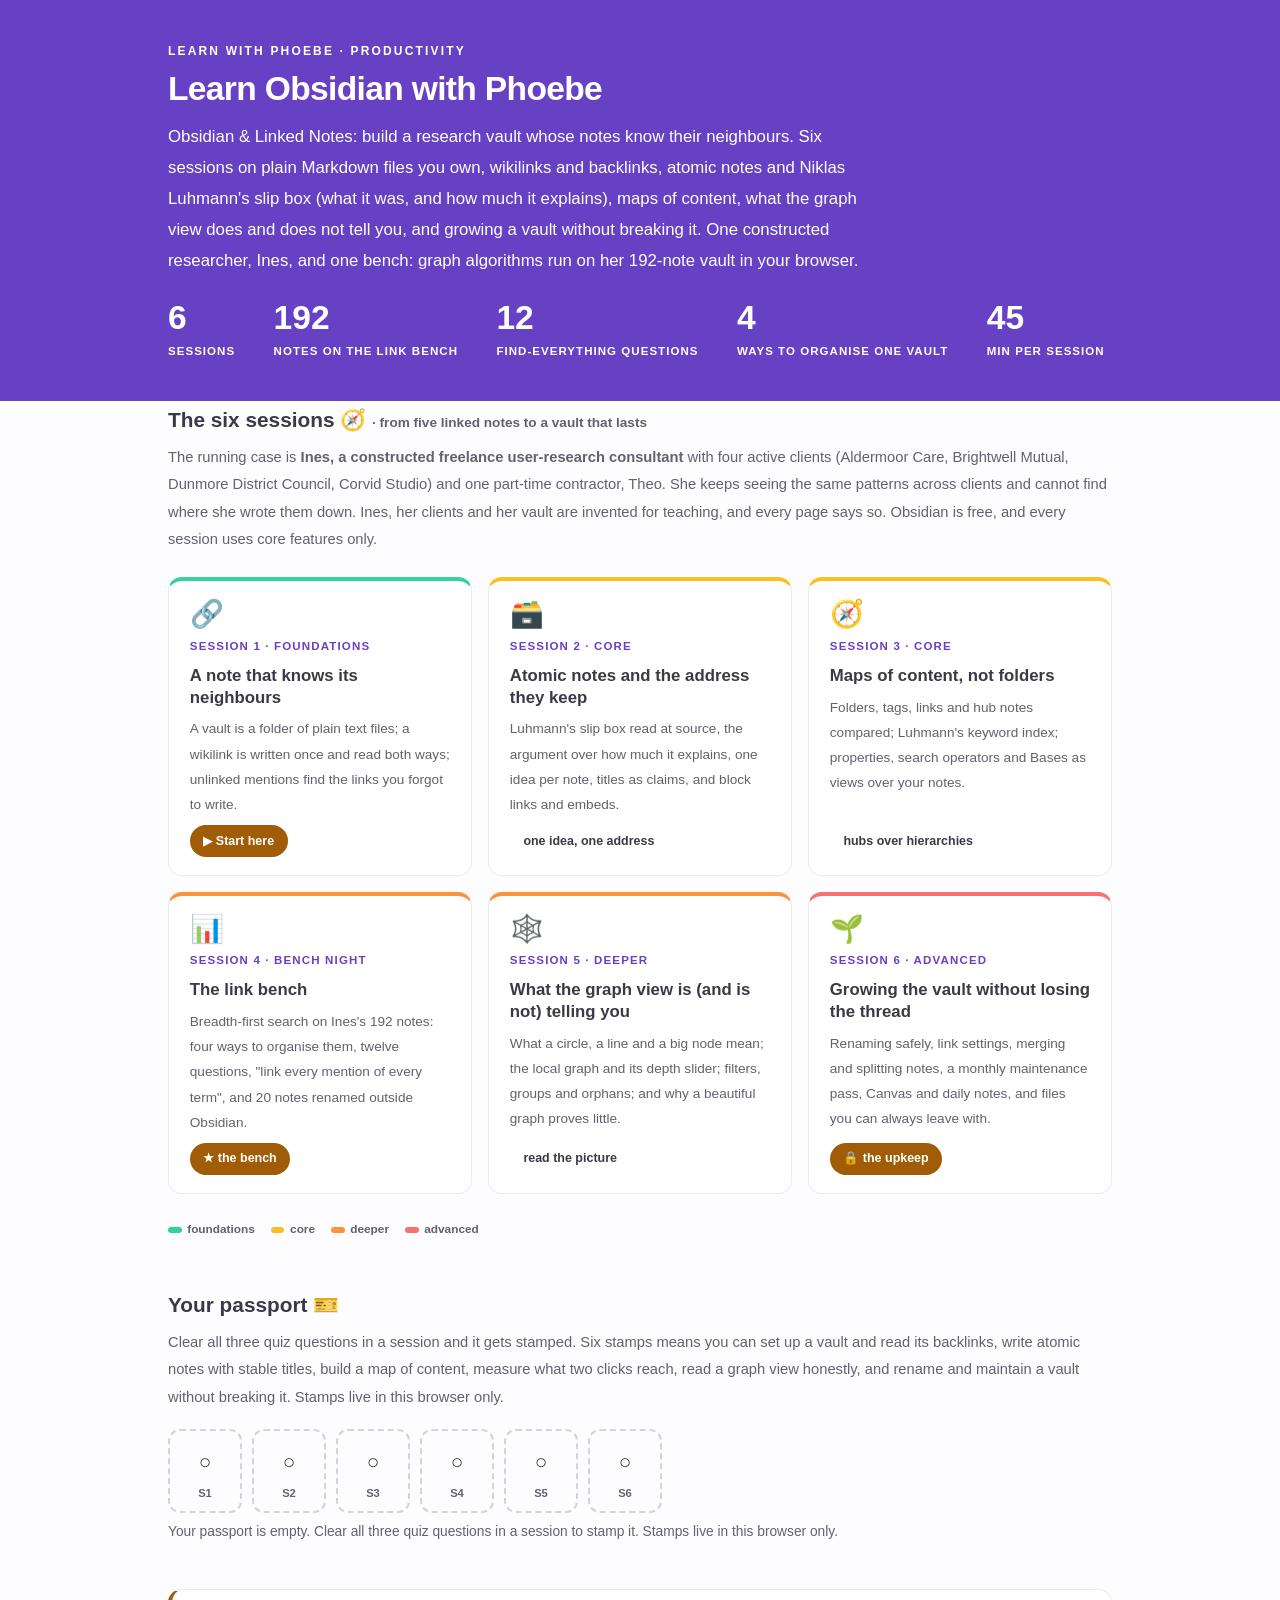
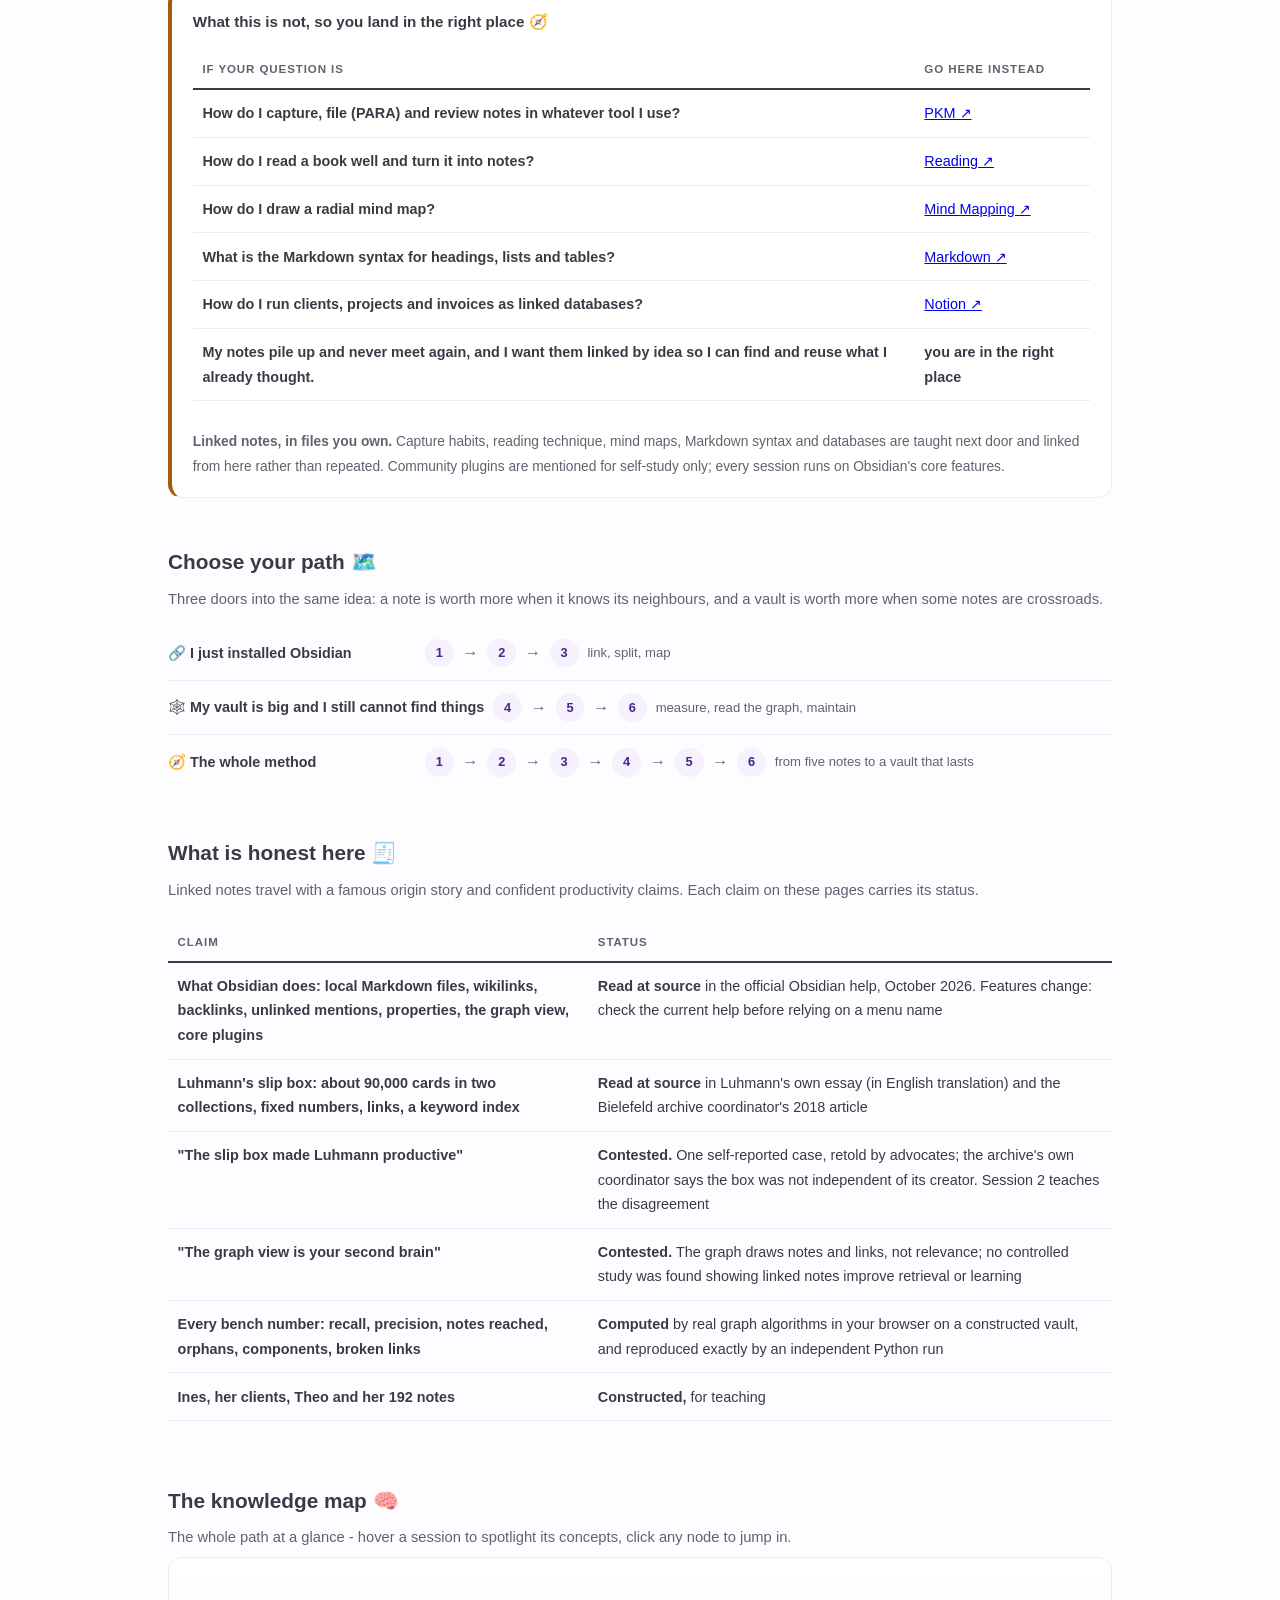
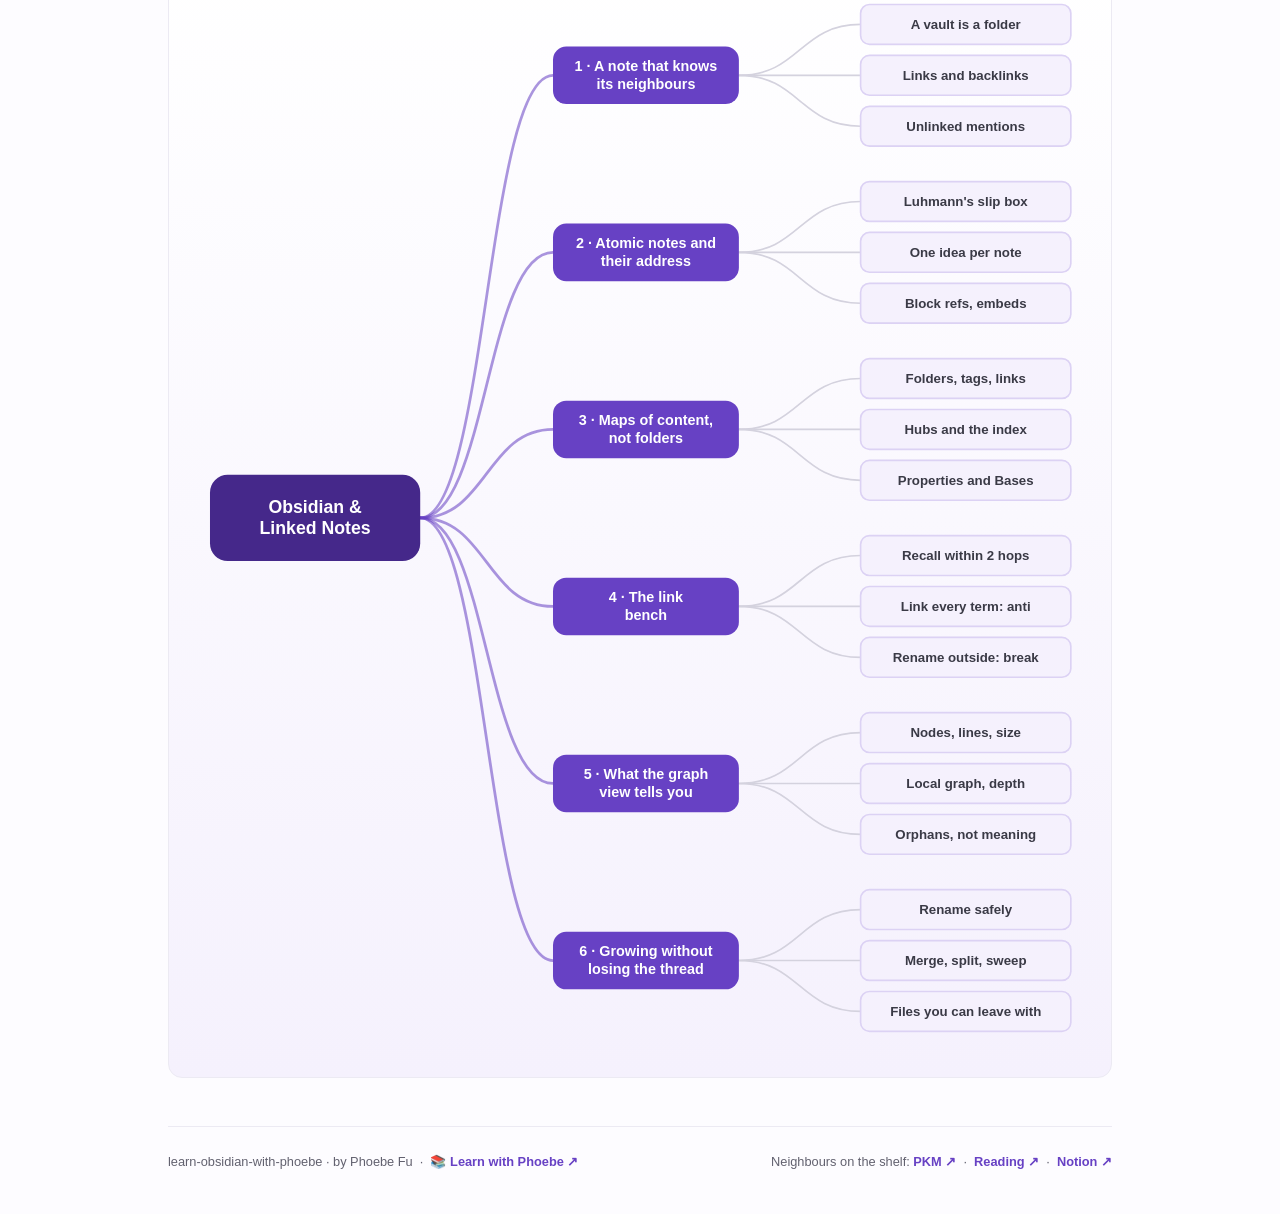
==== commit 2ac6b254: "Light surfaces everywhere: lightbox, cheat panel, code boxes; contrast and phone-width fixes Every d" ====
--- a/index.html
+++ b/index.html
@@ -19,7 +19,7 @@
 <meta name="twitter:image" content="https://phoebefu6.github.io/learn-obsidian-with-phoebe/assets/og-cover.png">
 <!-- social:end -->
 <title>Learn Obsidian with Phoebe</title>
-<link rel="stylesheet" href="assets/style.css?v=2">
+<link rel="stylesheet" href="assets/style.css?v=18">
 <style>
 
   .stats-row { display: flex; gap: 2.4rem; margin-top: 1.5rem; flex-wrap: wrap; }
@@ -57,7 +57,7 @@
   .path { display: flex; gap: .55rem; align-items: center; padding: .75rem 0; border-bottom: .5px solid var(--hairline); flex-wrap: wrap; }
   .path:last-child { border-bottom: none; }
   .path b { min-width: 15.5rem; font-size: .9rem; }
-  .path .pstep { background: var(--indigo-50); color: var(--indigo); border-radius: 999px; padding: .16rem .68rem; font-weight: 700; font-size: .8rem; text-decoration: none; transition: all .12s ease; }
+  .path .pstep { background: var(--indigo-50); color: var(--indigo-deep); border-radius: 999px; padding: .16rem .68rem; font-weight: 700; font-size: .8rem; text-decoration: none; transition: all .12s ease; }
   .path .pstep:hover { background: var(--indigo); color: #fff; }
   .path .parr { color: var(--muted); font-weight: 700; }
 
@@ -345,6 +345,6 @@
 };
 </script>
 <script src="assets/mindmap.js?v=1"></script>
-<script src="assets/app.js?v=2"></script>
+<script src="assets/app.js?v=18"></script>
 </body>
 </html>
--- a/assets/style.css
+++ b/assets/style.css
@@ -19,7 +19,7 @@
   --amber-ink: #6B3D04;
   --amber-50: #FDF3E3;
   --paper: #FDFCFF;
-  --code-bg: #F7F5FC;
+  --code-bg: #F5F1FD;
   --code-ink: #3A3A46;
   --scrim-rgb: 253,252,255;
   --shadow-rgb: 103,65,196;
@@ -241,7 +241,7 @@
 .pill.light { background: var(--indigo-50); color: var(--indigo); }
 .pill.inkpill { background: var(--ink); color: #fff; }
 .pill.amber, .pill.peach { background: var(--amber); color: #fff; }
-.pill.bare { color: var(--faint); }
+.pill.bare { color: var(--muted); }
 
 /* ---------- 4D grid ---------- */
 .grid-2 { display: grid; grid-template-columns: repeat(auto-fit, minmax(15rem, 1fr)); gap: .8rem; margin: .5rem 0 1rem; }
@@ -270,10 +270,11 @@
 table.clean td:first-child { font-weight: 600; }
 
 /* ---------- prompt boxes ---------- */
-.prompt-box {
+.prompt-box{
   position: relative;
-  background: var(--code-bg);
-  color: var(--code-ink);
+  background: #F5F1FD;
+  border: 1px solid #ECEAF3;
+  color: #3A3A46;
   border-radius: var(--radius);
   padding: 1.1rem 1.2rem;
   margin: 1rem 0 1.2rem;
@@ -283,12 +284,12 @@
   white-space: pre-wrap;
   word-break: break-word;
 }
-.prompt-box .label {
+.prompt-box .label{
   position: absolute;
   top: -0.7rem;
   left: 1rem;
-  background: var(--indigo);
-  color: #fff;
+  background: #6741C4;
+  color: #FFFFFF;
   font-family: "Inter", -apple-system, sans-serif;
   font-size: .68rem;
   font-weight: 700;
@@ -299,7 +300,7 @@
 }
 .prompt-box.bad .label { background: var(--faint); color: var(--ink); }
 .prompt-box.good .label { background: var(--amber); color: #fff; }
-.copy-btn {
+.copy-btn{
   position: absolute;
   top: .7rem;
   right: .7rem;
@@ -409,7 +410,7 @@
   gap: .4rem;
 }
 
-.lightbox {
+.lightbox{
   position: fixed;
   inset: 0;
   z-index: 100;
@@ -421,8 +422,10 @@
   cursor: zoom-out;
 }
 .lightbox.open { display: flex; }
-.lightbox .inner {
+.lightbox .inner{
   background: #fff;
+  border: 1px solid #ECEAF3;
+  box-shadow: 0 10px 40px rgba(58,58,70,.14);
   border-radius: var(--radius);
   padding: 2rem;
   max-width: 94vw;
@@ -430,7 +433,7 @@
   overflow: auto;
 }
 .lightbox .inner svg, .lightbox .inner img { width: min(88vw, 70rem); height: auto; }
-.lightbox .close-hint {
+.lightbox .close-hint{
   position: fixed;
   top: 1rem; right: 1.4rem;
   color: var(--ink);
@@ -455,7 +458,7 @@
 .covered-row .note { margin-left: auto; color: var(--muted); font-size: .78rem; text-align: right; }
 
 /* ---------- cheat sheet footer ---------- */
-.cheat {
+.cheat{
   background: var(--indigo-50);
   color: var(--ink);
   border: 1px solid var(--indigo-soft);
@@ -1162,7 +1165,7 @@
   transition: all .18s ease;
 }
 .pp-stamp:hover { border-color: var(--indigo-soft); }
-.pp-stamp i { font-size: 1.3rem; font-style: normal; opacity: .7; color: var(--ink); }
+.pp-stamp i { font-size: 1.3rem; font-style: normal; opacity: 1; color: var(--ink); }
 .pp-stamp b { font: 800 0.7rem Inter, sans-serif; }
 .pp-stamp.got {
   border-style: solid; border-color: var(--indigo);
@@ -1314,3 +1317,28 @@
 .lb-table tr.is-pass td:nth-child(4) { color: var(--indigo-deep); font-weight: 800; }
 .lb-table tr.is-miss td:nth-child(4) { color: #991B1B; font-weight: 800; }
 .lb-honest { font-size: .8rem; color: var(--muted); margin-top: 10px; }
+
+/* layout-patch-3: phone-width overflow (2026-10-10) */
+.sql-bar { flex-wrap: wrap; }
+@media (max-width: 480px) {
+  .covered-row { flex-wrap: wrap; }
+  .covered-row .note { margin-left: 0; text-align: left; flex-basis: 100%; }
+  details.card summary { flex-wrap: wrap; }
+  details.card summary .mini { white-space: normal; }
+  .wk, .sqlbox, .prompt-box, pre { max-width: 100%; overflow-x: auto; }
+  .mono, code, strong, .note { overflow-wrap: anywhere; }
+  select, input[type=range], label { max-width: 100%; }
+  canvas, svg, img { max-width: 100%; height: auto; }
+  .tree-kids, .tree-node-wrap, .tree-node, .rb-night, .al-row, .gd-field, .tl-row, .sl-row { max-width: 100%; overflow-x: auto; }
+  .tl-cols, .sl-cols, .bb-cols, .ev-cols, [class$="-cols"] { grid-template-columns: 1fr !important; display: grid; }
+  .tl-cols > *, .sl-cols > *, [class$="-cols"] > * { min-width: 0; max-width: 100%; }
+  .mono { white-space: normal; }
+  .er-w, .bb-lab, .tl-lev, .sl-lev { max-width: 100%; white-space: normal; }
+}
+/* contrast-patch-2b */
+.cheat a { color: var(--indigo-deep, var(--ink)); }
+.chip.audience { background: transparent; border-color: rgba(255,255,255,.55); }
+.masthead a, .masthead .sub a { color: #fff; text-decoration: underline; text-underline-offset: 2px; }
+.prompt-box b, .prompt-box strong { color: var(--indigo-deep, var(--ink)); }
+.prompt-box span, .prompt-box em, .prompt-box i { color: inherit; }
+.pp-stamp i { color: var(--ink); }
